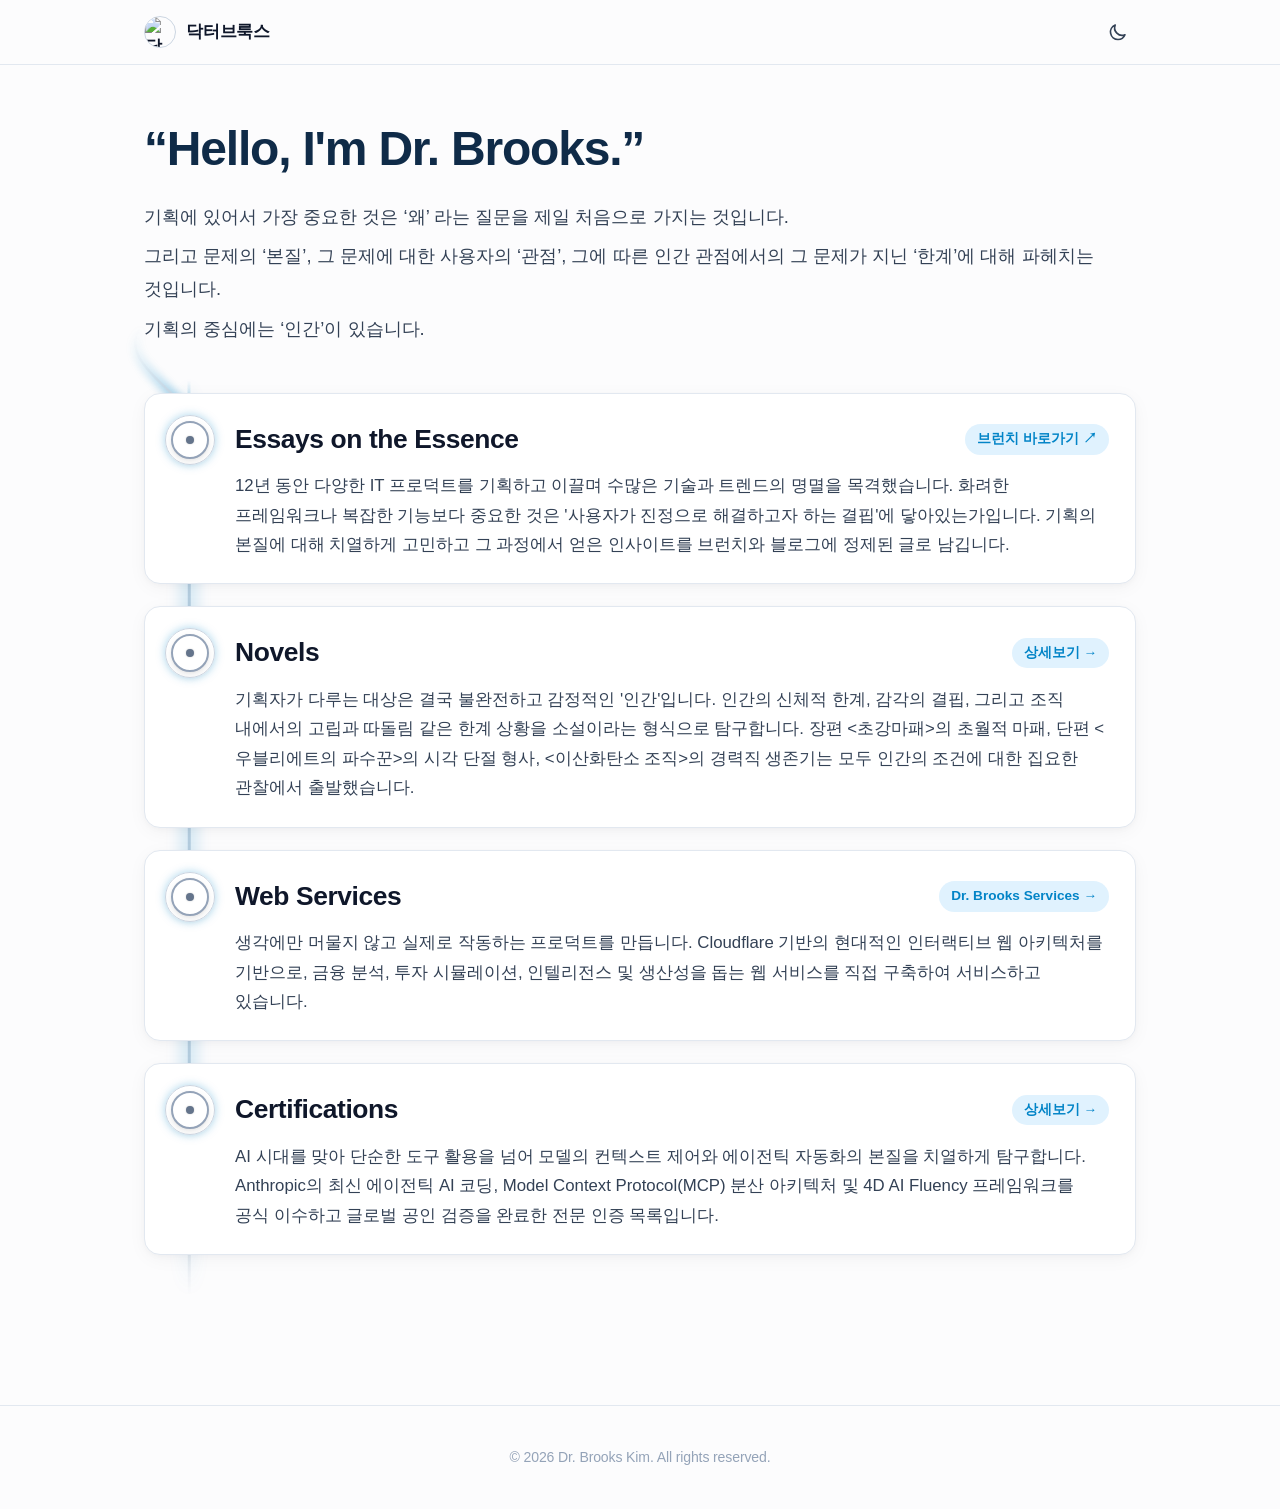
==== index.html @ 0114a3e3 "feat(ui): add circular entrance arc and concentric orbital rings to timeline spine" ====
<!DOCTYPE html>
<html lang="ko" data-theme="light">
<head>
  <meta charset="UTF-8">
  <meta name="viewport" content="width=device-width, initial-scale=1.0">
  <title>닥터브룩스 (Dr. Brooks) — &ldquo;Hello, I&apos;m Dr. Brooks.&rdquo;</title>
  
  <!-- SEO & Social Meta -->
  <meta name="description" content="기획의 중심에는 ‘인간’이 있습니다. 12년차 제품기획자 닥터브룩스의 공식 포털. 기획의 본질, 소설, 웹 서비스, 공인 AI 자격증.">
  <meta name="keywords" content="닥터브룩스, Dr. Brooks, 제품기획자, PM, 초강마패, 이산화탄소 조직, 우블리에트의 파수꾼, Dr. Brooks Services, Anthropic, Claude, MCP">
  <meta name="author" content="닥터브룩스 (Dr. Brooks Kim)">

  <!-- OpenGraph -->
  <meta property="og:type" content="website">
  <meta property="og:title" content="닥터브룩스 (Dr. Brooks) — &quot;Hello, I'm Dr. Brooks.&quot;">
  <meta property="og:description" content="기획의 ‘본질’, 사용자의 ‘관점’, 그리고 인간의 ‘한계’에 대해 파헤칩니다. 글도, 소설도, 웹 서비스도 만듭니다.">
  <meta property="og:image" content="http://t1.daumcdn.net/brunch/service/user/4XCX/image/ZwU9Gubgwzh5Ofks9tJJ6vuqnwY.png">
  <meta property="og:url" content="https://drbrooks.pages.dev/">

  <!-- Twitter Card -->
  <meta name="twitter:card" content="summary_large_image">
  <meta name="twitter:title" content="닥터브룩스 (Dr. Brooks)">
  <meta name="twitter:description" content="기획의 ‘본질’, 사용자의 ‘관점’, 그리고 인간의 ‘한계’.">
  <meta name="twitter:image" content="http://t1.daumcdn.net/brunch/service/user/4XCX/image/ZwU9Gubgwzh5Ofks9tJJ6vuqnwY.png">

  <!-- Favicon -->
  <link rel="icon" type="image/png" href="http://t1.daumcdn.net/brunch/service/user/4XCX/image/ZwU9Gubgwzh5Ofks9tJJ6vuqnwY.png">

  <!-- Stylesheets -->
  <link rel="stylesheet" href="src/styles/main.css">
</head>
<body>

  <!-- Global Header Navigation -->
  <header class="site-nav">
    <div class="container nav-wrapper">
      <a href="#" class="nav-brand">
        <img src="http://t1.daumcdn.net/brunch/service/user/4XCX/image/ZwU9Gubgwzh5Ofks9tJJ6vuqnwY.png" alt="닥터브룩스 아바타" class="nav-avatar-mini">
        <span>닥터브룩스</span>
      </a>

      <div class="nav-actions">
        <button id="themeToggleBtn" class="theme-toggle-btn" aria-label="테마 전환">
          <svg width="20" height="20" fill="none" viewBox="0 0 24 24" stroke="currentColor">
            <path stroke-linecap="round" stroke-linejoin="round" stroke-width="2" d="M20.354 15.354A9 9 0 018.646 3.646 9.003 9.003 0 0012 21a9.003 9.003 0 008.354-5.646z" />
          </svg>
        </button>
      </div>
    </div>
  </header>

  <!-- Main Editorial Canvas -->
  <main class="container main-content-wrapper">
    <!-- Main Headline & Intro (Mockup Design) -->
    <section class="editorial-hero">
      <h1 class="editorial-title">&ldquo;Hello, I&apos;m Dr. Brooks.&rdquo;</h1>
      <div class="editorial-intro">
        <p>기획에 있어서 가장 중요한 것은 ‘왜’ 라는 질문을 제일 처음으로 가지는 것입니다.</p>
        <p>그리고 문제의 ‘본질’, 그 문제에 대한 사용자의 ‘관점’, 그에 따른 인간 관점에서의 그 문제가 지닌 ‘한계’에 대해 파헤치는 것입니다.</p>
        <p>기획의 중심에는 ‘인간’이 있습니다.</p>
      </div>
    </section>

    <!-- Connected Node Timeline Section (Mockup Design) -->
    <section class="timeline-section" aria-label="닥터브룩스 핵심 작업 타임라인">
      <div class="timeline-container">
        <!-- Connecting Stem Spine with Circular Entrance Arc from Deep Background (원을 그리듯이) -->
        <div class="timeline-spine" aria-hidden="true">
          <svg class="timeline-entrance-arc" viewBox="-90 -120 120 130" fill="none" xmlns="http://www.w3.org/2000/svg">
            <defs>
              <linearGradient id="orbitDepthGrad" x1="0%" y1="0%" x2="80%" y2="100%">
                <stop offset="0%" stop-color="var(--spine-base)" stop-opacity="0" />
                <stop offset="30%" stop-color="var(--spine-base)" stop-opacity="0.18" />
                <stop offset="70%" stop-color="var(--spine-base)" stop-opacity="0.65" />
                <stop offset="100%" stop-color="var(--spine-base)" stop-opacity="1" />
              </linearGradient>
              <linearGradient id="orbitGlowGrad" x1="0%" y1="0%" x2="80%" y2="100%">
                <stop offset="0%" stop-color="var(--accent-primary)" stop-opacity="0" />
                <stop offset="40%" stop-color="var(--accent-primary)" stop-opacity="0.3" />
                <stop offset="100%" stop-color="var(--accent-primary)" stop-opacity="0.85" />
              </linearGradient>
              <filter id="distantArcGlow" x="-40%" y="-40%" width="180%" height="180%">
                <feGaussianBlur stdDeviation="4" />
              </filter>
            </defs>
            <!-- Ambient Diffuse Glow Arc: Sweeping circular arc from deep background -->
            <path class="arc-glow-path" d="M -50 -90 C -70 -55 0 -25 0 0" 
                  stroke="url(#orbitGlowGrad)" stroke-width="8" stroke-linecap="round" filter="url(#distantArcGlow)" opacity="0.65" />
            <!-- Core Circular Arc (원호): Sweeps from background depth into center axis -->
            <path class="arc-core-path" d="M -50 -90 C -70 -55 0 -25 0 0" 
                  stroke="url(#orbitDepthGrad)" stroke-width="2.5" stroke-linecap="round" />
            <!-- Traveling Pulse Beam along the circular arc -->
            <path class="arc-pulse-path" d="M -50 -90 C -70 -55 0 -25 0 0" 
                  stroke="var(--accent-primary)" stroke-width="2.5" stroke-linecap="round" opacity="0.9" />
          </svg>
        </div>

        <!-- Node 1: Essays on the Essence (Direct to Brunch) -->
        <a href="https://brunch.co.kr/@drbrooks" target="_blank" rel="noopener noreferrer" class="timeline-item" data-pillar="essays" aria-label="Essays on the Essence — 브런치 블로그 바로가기">
          <div class="timeline-node" aria-hidden="true"></div>
          <div class="timeline-body">
            <div class="timeline-header">
              <h2 class="timeline-title">Essays on the Essence</h2>
              <span class="timeline-badge">브런치 바로가기 &nearr;</span>
            </div>
            <p class="timeline-text">
              12년 동안 다양한 IT 프로덕트를 기획하고 이끌며 수많은 기술과 트렌드의 명멸을 목격했습니다. 화려한 프레임워크나 복잡한 기능보다 중요한 것은 &apos;사용자가 진정으로 해결하고자 하는 결핍&apos;에 닿아있는가입니다. 기획의 본질에 대해 치열하게 고민하고 그 과정에서 얻은 인사이트를 브런치와 블로그에 정제된 글로 남깁니다.
            </p>
          </div>
        </a>

        <!-- Node 2: Novels (Detail Modal Popup) -->
        <article class="timeline-item" data-pillar="novels" tabindex="0" role="button" aria-haspopup="dialog" aria-label="Novels 상세 팝업 열기">
          <div class="timeline-node" aria-hidden="true"></div>
          <div class="timeline-body">
            <div class="timeline-header">
              <h2 class="timeline-title">Novels</h2>
              <span class="timeline-badge">상세보기 &rarr;</span>
            </div>
            <p class="timeline-text">
              기획자가 다루는 대상은 결국 불완전하고 감정적인 &apos;인간&apos;입니다. 인간의 신체적 한계, 감각의 결핍, 그리고 조직 내에서의 고립과 따돌림 같은 한계 상황을 소설이라는 형식으로 탐구합니다. 장편 &lt;초강마패&gt;의 초월적 마패, 단편 &lt;우블리에트의 파수꾼&gt;의 시각 단절 형사, &lt;이산화탄소 조직&gt;의 경력직 생존기는 모두 인간의 조건에 대한 집요한 관찰에서 출발했습니다.
            </p>
          </div>
        </article>

        <!-- Node 3: Web Services (Direct to Dr. Brooks Services) -->
        <a href="./services/" class="timeline-item" data-pillar="services" aria-label="Web Services — Dr. Brooks Services 바로가기">
          <div class="timeline-node" aria-hidden="true"></div>
          <div class="timeline-body">
            <div class="timeline-header">
              <h2 class="timeline-title">Web Services</h2>
              <span class="timeline-badge">Dr. Brooks Services &rarr;</span>
            </div>
            <p class="timeline-text">
              생각에만 머물지 않고 실제로 작동하는 프로덕트를 만듭니다. Cloudflare 기반의 현대적인 인터랙티브 웹 아키텍처를 기반으로, 금융 분석, 투자 시뮬레이션, 인텔리전스 및 생산성을 돕는 웹 서비스를 직접 구축하여 서비스하고 있습니다.
            </p>
          </div>
        </a>

        <!-- Node 4: Certifications (Detail Modal Popup) -->
        <article class="timeline-item" data-pillar="certifications" tabindex="0" role="button" aria-haspopup="dialog" aria-label="Certifications 상세 팝업 열기">
          <div class="timeline-node" aria-hidden="true"></div>
          <div class="timeline-body">
            <div class="timeline-header">
              <h2 class="timeline-title">Certifications</h2>
              <span class="timeline-badge">상세보기 &rarr;</span>
            </div>
            <p class="timeline-text">
              AI 시대를 맞아 단순한 도구 활용을 넘어 모델의 컨텍스트 제어와 에이전틱 자동화의 본질을 치열하게 탐구합니다. Anthropic의 최신 에이전틱 AI 코딩, Model Context Protocol(MCP) 분산 아키텍처 및 4D AI Fluency 프레임워크를 공식 이수하고 글로벌 공인 검증을 완료한 전문 인증 목록입니다.
            </p>
          </div>
        </article>
      </div>
    </section>
  </main>

  <!-- Interactive Detail Modal / Popup -->
  <div id="detailModalBackdrop" class="modal-backdrop" aria-hidden="true">
    <div id="detailModalDialog" class="modal-dialog" role="dialog" aria-modal="true" aria-labelledby="modalTitle">
      <div class="modal-header">
        <div class="modal-title-group">
          <span id="modalCategoryBadge" class="modal-category-badge">CATEGORY</span>
          <h3 id="modalTitle" class="modal-title">상세 정보</h3>
        </div>
        <button id="modalCloseBtn" class="modal-close-btn" aria-label="팝업 닫기">
          <svg width="22" height="22" fill="none" viewBox="0 0 24 24" stroke="currentColor">
            <path stroke-linecap="round" stroke-linejoin="round" stroke-width="2" d="M6 18L18 6M6 6l12 12" />
          </svg>
        </button>
      </div>
      <div id="modalBody" class="modal-body">
        <!-- Injected via JavaScript -->
      </div>
    </div>
  </div>

  <!-- Site Footer -->
  <footer class="site-footer">
    <div class="container footer-content">
      <p class="copyright">&copy; 2026 Dr. Brooks Kim. All rights reserved.</p>
    </div>
  </footer>

  <!-- Scripts -->
  <script src="src/scripts/main.js"></script>
</body>
</html>
---- src/styles/main.css ----
/* ==========================================================================
   Dr. Brooks Blog & Portal - Editorial Design System
   Matches Figma/Mockup Design Specification
   ========================================================================== */

:root {
  /* Color Palette - Light Mode */
  --bg-primary: #fcfcfd;
  --bg-secondary: #f4f5f8;
  --surface: #ffffff;
  --surface-hover: #f8fafc;
  --surface-alt: #f1f5f9;
  
  --border-light: #e2e8f0;
  --border-subtle: #cbd5e1;
  --border-active: #0ea5e9;

  --title-color: #0f2b48;
  --text-primary: #0f172a;
  --text-secondary: #334155;
  --text-tertiary: #64748b;
  --text-muted: #94a3b8;
  --text-dim: #94a3b8;

  --accent-primary: #0284c7;
  --accent-hover: #0369a1;
  --accent-subtle: #e0f2fe;
  
  --badge-bg: #f1f5f9;
  --badge-text: #0369a1;

  --card-shadow: 0 4px 20px -2px rgba(15, 23, 42, 0.05), 0 2px 6px -1px rgba(15, 23, 42, 0.03);
  --card-shadow-hover: 0 12px 30px -4px rgba(15, 23, 42, 0.08), 0 4px 12px -2px rgba(15, 23, 42, 0.05);

  /* Modern Timeline Stem UX Tokens */
  --spine-base: #cbd5e1;
  --spine-glow: rgba(2, 132, 199, 0.35);
  --node-border: #94a3b8;
  --node-core: #64748b;
  --node-bg: rgba(255, 255, 255, 0.45);

  --font-sans: -apple-system, BlinkMacSystemFont, "Pretendard", "Apple SD Gothic Neo", "Noto Sans KR", "Segoe UI", Roboto, sans-serif;
  --font-serif: "Noto Serif KR", Georgia, "Times New Roman", serif;

  --radius-sm: 6px;
  --radius-md: 12px;
  --radius-lg: 16px;
  --radius-xl: 20px;
  --radius-full: 9999px;

  --transition-fast: 0.15s ease;
  --transition-normal: 0.25s ease;
  --transition-spring: 0.3s cubic-bezier(0.16, 1, 0.3, 1);
}

[data-theme="dark"] {
  /* Color Palette - Dark Mode */
  --bg-primary: #090d16;
  --bg-secondary: #0f172a;
  --surface: #131d31;
  --surface-hover: #1b263e;
  --surface-alt: #1a253c;

  --border-light: #1e293b;
  --border-subtle: #334155;
  --border-active: #38bdf8;

  --title-color: #f8fafc;
  --text-primary: #f8fafc;
  --text-secondary: #cbd5e1;
  --text-tertiary: #94a3b8;
  --text-muted: #64748b;
  --text-dim: #64748b;

  --accent-primary: #38bdf8;
  --accent-hover: #7dd3fc;
  --accent-subtle: rgba(56, 189, 248, 0.14);

  --badge-bg: #1e293b;
  --badge-text: #7dd3fc;

  --card-shadow: 0 4px 20px -2px rgba(0, 0, 0, 0.4);
  --card-shadow-hover: 0 12px 32px -4px rgba(0, 0, 0, 0.6);

  /* Modern Timeline Stem UX Tokens */
  --spine-base: #334155;
  --spine-glow: rgba(56, 189, 248, 0.45);
  --node-border: #475569;
  --node-core: #94a3b8;
  --node-bg: rgba(15, 23, 42, 0.55);
}

/* ==========================================================================
   Base & Reset
   ========================================================================== */
*, *::before, *::after {
  box-sizing: border-box;
  margin: 0;
  padding: 0;
}

html {
  font-size: 16px;
  scroll-behavior: smooth;
}

body {
  font-family: var(--font-sans);
  background-color: var(--bg-primary);
  color: var(--text-primary);
  line-height: 1.65;
  min-height: 100vh;
  transition: background-color var(--transition-normal), color var(--transition-normal);
  -webkit-font-smoothing: antialiased;
  -moz-osx-font-smoothing: grayscale;
}

a {
  color: inherit;
  text-decoration: none;
}

button {
  cursor: pointer;
  border: none;
  background: none;
  font-family: inherit;
}

img {
  max-width: 100%;
  height: auto;
  display: block;
}

/* ==========================================================================
   Container & Layout
   ========================================================================== */
.container {
  width: 100%;
  max-width: 1040px;
  margin: 0 auto;
  padding: 0 24px;
}

/* ==========================================================================
   Navigation Bar
   ========================================================================== */
.site-nav {
  position: sticky;
  top: 0;
  z-index: 100;
  backdrop-filter: blur(14px);
  -webkit-backdrop-filter: blur(14px);
  background-color: rgba(252, 252, 253, 0.88);
  border-bottom: 1px solid var(--border-light);
  transition: background-color var(--transition-normal), border-color var(--transition-normal);
}

[data-theme="dark"] .site-nav {
  background-color: rgba(9, 13, 22, 0.88);
}

.nav-wrapper {
  display: flex;
  align-items: center;
  justify-content: space-between;
  height: 64px;
}

.nav-brand {
  display: flex;
  align-items: center;
  gap: 10px;
  font-weight: 700;
  font-size: 1.05rem;
  letter-spacing: -0.01em;
  color: var(--text-primary);
}

.nav-avatar-mini {
  width: 32px;
  height: 32px;
  border-radius: var(--radius-full);
  object-fit: cover;
  border: 1.5px solid var(--border-subtle);
}

.nav-actions {
  display: flex;
  align-items: center;
  gap: 12px;
}

.theme-toggle-btn {
  display: flex;
  align-items: center;
  justify-content: center;
  width: 36px;
  height: 36px;
  border-radius: var(--radius-full);
  color: var(--text-secondary);
  transition: all var(--transition-fast);
}

.theme-toggle-btn:hover {
  color: var(--text-primary);
  background-color: var(--border-light);
}

.nav-link-btn {
  display: inline-flex;
  align-items: center;
  gap: 6px;
  font-size: 0.88rem;
  font-weight: 600;
  padding: 7px 14px;
  border-radius: var(--radius-full);
  background-color: var(--accent-subtle);
  color: var(--accent-primary);
  transition: all var(--transition-fast);
}

.nav-link-btn:hover {
  background-color: var(--accent-primary);
  color: #ffffff;
}

/* ==========================================================================
   Main Editorial Canvas (Mockup Spec)
   ========================================================================== */
.main-content-wrapper {
  padding: 56px 24px 80px;
}

.editorial-hero {
  margin-bottom: 48px;
}

.editorial-title {
  font-size: 3rem;
  font-weight: 800;
  letter-spacing: -0.025em;
  line-height: 1.15;
  color: var(--title-color);
  margin-bottom: 24px;
  font-feature-settings: "pnum" 1, "tnum" 0;
}

.editorial-intro {
  font-size: 1.15rem;
  line-height: 1.8;
  color: var(--text-secondary);
  word-break: keep-all;
}

.editorial-intro p {
  margin-bottom: 6px;
}

.editorial-intro p:last-child {
  margin-bottom: 0;
}

/* ==========================================================================
   Connected Node Timeline (Mockup Spec)
   ========================================================================== */
.timeline-section {
  position: relative;
}

.timeline-container {
  position: relative;
}

/* Vertical Connecting Stem Line (배경 저 뒤쪽에서 원을 그리며 들어오는 깊이감 있는 줄기 라인) */
.timeline-spine {
  position: absolute;
  left: 45px;
  transform: translateX(-50%);
  top: 27px;
  bottom: -40px;
  width: 2.5px;
  background: linear-gradient(
    180deg,
    var(--spine-base) 0%,
    var(--spine-base) 88%,
    rgba(148, 163, 184, 0.2) 95%,
    transparent 100%
  );
  border-radius: 999px;
  z-index: 1;
  transition: background var(--transition-normal);
  pointer-events: none;
  overflow: visible;
}

/* Circular Entrance Arc from Deep Background (원을 그리듯이 진입하는 원호 SVG) */
.timeline-entrance-arc {
  position: absolute;
  top: -120px;
  left: -89px; /* Aligns x=0 precisely with the spine center axis */
  width: 120px;
  height: 130px;
  pointer-events: none;
  overflow: visible;
}

/* Traveling Pulse Beam along the circular entrance arc */
.arc-pulse-path {
  stroke-dasharray: 55 220;
  stroke-dashoffset: 55;
  filter: drop-shadow(0 0 6px var(--accent-primary));
  animation: arc-travel-beam 8s cubic-bezier(0.4, 0, 0.2, 1) infinite;
}

@keyframes arc-travel-beam {
  0% {
    stroke-dashoffset: 55;
    opacity: 0;
  }
  4% {
    opacity: 0.95;
  }
  16% {
    stroke-dashoffset: -130;
    opacity: 0;
  }
  100% {
    stroke-dashoffset: -130;
    opacity: 0;
  }
}

/* Ambient Diffuse Depth Glow behind the Core Line (원거리 배경 글로우) */
.timeline-spine::before {
  content: "";
  position: absolute;
  top: 0;
  left: 50%;
  transform: translateX(-50%);
  width: 14px;
  height: 100%;
  background: linear-gradient(
    180deg,
    transparent 0%,
    var(--spine-glow) 15%,
    var(--spine-glow) 85%,
    transparent 100%
  );
  filter: blur(8px);
  opacity: 0.55;
  pointer-events: none;
}

/* Dynamic Traveling Light Beam (써클 아래를 통과하는 깊이감 있는 펄스 빔) */
.timeline-spine::after {
  content: "";
  position: absolute;
  top: -40px;
  left: 50%;
  transform: translateX(-50%);
  width: 2.5px;
  height: 140px;
  background: linear-gradient(
    180deg,
    transparent 0%,
    var(--accent-primary) 50%,
    transparent 100%
  );
  border-radius: 999px;
  filter: drop-shadow(0 0 8px var(--accent-primary));
  opacity: 0.85;
  animation: stem-travel-beam 8s cubic-bezier(0.4, 0, 0.2, 1) infinite;
  pointer-events: none;
}

@keyframes stem-travel-beam {
  0% {
    top: -40px;
    opacity: 0;
  }
  12% {
    top: 0px;
    opacity: 0.95;
  }
  88% {
    opacity: 0.95;
  }
  100% {
    top: calc(100% - 60px);
    opacity: 0;
  }
}

@media (prefers-reduced-motion: reduce) {
  .timeline-spine::after,
  .arc-pulse-path {
    animation: none;
    display: none;
  }
}

/* Timeline Item (Clickable Row / Direct Link with Uniform Card Styling) */
.timeline-item {
  position: relative;
  z-index: 2;
  display: flex;
  align-items: flex-start;
  gap: 26px;
  padding: 24px 26px;
  border-radius: var(--radius-lg);
  margin-bottom: 22px;
  cursor: pointer;
  background-color: var(--surface);
  border: 1px solid var(--border-light);
  box-shadow: var(--card-shadow);
  transition: background-color var(--transition-normal), border-color var(--transition-normal), box-shadow var(--transition-normal), transform var(--transition-spring);
  outline: none;
  text-decoration: none;
  color: inherit;
}

.timeline-item:hover,
.timeline-item:focus-visible {
  background-color: var(--surface-hover);
  border-color: rgba(14, 165, 233, 0.35);
  box-shadow: var(--card-shadow-hover);
  transform: translateY(-2px);
}

/* Circular Node on Timeline (세로선 위에 위치하는 솔리드 노드 - 세로선이 써클 아래로 통과) */
.timeline-node {
  position: relative;
  z-index: 3;
  width: 38px;
  height: 38px;
  border-radius: var(--radius-full);
  border: 2.5px solid var(--node-border);
  background-color: var(--surface);
  flex-shrink: 0;
  margin-top: 3px;
  box-shadow: 0 4px 10px rgba(0, 0, 0, 0.07), 0 1px 3px rgba(0, 0, 0, 0.05);
  transition: transform var(--transition-spring), border-color var(--transition-normal), box-shadow var(--transition-normal);
  box-sizing: border-box;
}

[data-theme="dark"] .timeline-node {
  box-shadow: 0 4px 12px rgba(0, 0, 0, 0.4), 0 1px 3px rgba(0, 0, 0, 0.3);
}

/* Concentric Orbital Halo under Node (써클 아래에서 원을 그리며 감싸는 궤도 링) */
.timeline-node::before {
  content: "";
  position: absolute;
  top: 50%;
  left: 50%;
  transform: translate(-50%, -50%);
  width: 50px;
  height: 50px;
  border-radius: 50%;
  border: 1.5px solid var(--spine-base);
  box-shadow: 0 0 10px var(--spine-glow);
  z-index: -1;
  pointer-events: none;
  transition: all var(--transition-spring);
}

/* Center Micro-Core Pip on Stem Axis (줄기 중심점 마이크로 코어 노드) */
.timeline-node::after {
  content: "";
  position: absolute;
  top: 50%;
  left: 50%;
  transform: translate(-50%, -50%);
  width: 8px;
  height: 8px;
  border-radius: 50%;
  background-color: var(--node-core);
  transition: all var(--transition-spring);
  box-shadow: 0 0 2px rgba(0, 0, 0, 0.2);
}

/* Hover & Focus State (써클은 세로선 위에 불투명하게 유지되며 발광) */
.timeline-item:hover .timeline-node,
.timeline-item:focus-visible .timeline-node {
  border-color: var(--accent-primary);
  background-color: var(--surface);
  transform: scale(1.12);
  box-shadow: 0 0 0 6px var(--accent-subtle), 0 6px 16px rgba(0, 0, 0, 0.12);
}

.timeline-item:hover .timeline-node::before,
.timeline-item:focus-visible .timeline-node::before {
  border-color: var(--accent-primary);
  box-shadow: 0 0 16px var(--accent-primary), 0 0 24px var(--accent-subtle);
  transform: translate(-50%, -50%) scale(1.15);
}

.timeline-item:hover .timeline-node::after,
.timeline-item:focus-visible .timeline-node::after {
  background-color: var(--accent-primary);
  transform: translate(-50%, -50%) scale(1.25);
  box-shadow: 0 0 10px var(--accent-primary), 0 0 18px var(--accent-primary);
}

.timeline-body {
  flex: 1;
  transition: transform var(--transition-spring);
}

.timeline-item:hover .timeline-body,
.timeline-item:focus-visible .timeline-body {
  transform: translateX(6px);
}

.timeline-header {
  display: flex;
  align-items: center;
  justify-content: space-between;
  margin-bottom: 10px;
  gap: 12px;
}

.timeline-title {
  font-size: 1.65rem;
  font-weight: 700;
  color: var(--text-primary);
  letter-spacing: -0.015em;
  transition: color var(--transition-fast);
}

.timeline-item:hover .timeline-title,
.timeline-item:focus-visible .timeline-title {
  color: var(--accent-primary);
}

.timeline-badge {
  display: inline-flex;
  align-items: center;
  gap: 4px;
  font-size: 0.85rem;
  font-weight: 600;
  color: var(--accent-primary);
  background: var(--accent-subtle);
  padding: 4px 12px;
  border-radius: var(--radius-full);
  transition: all var(--transition-fast);
  flex-shrink: 0;
}

.timeline-item:hover .timeline-badge {
  background-color: var(--accent-primary);
  color: #ffffff;
}

.timeline-text {
  font-size: 1.05rem;
  line-height: 1.75;
  color: var(--text-secondary);
  word-break: keep-all;
}

/* ==========================================================================
   Detail Modal Popup System
   ========================================================================== */
.modal-backdrop {
  position: fixed;
  inset: 0;
  z-index: 1000;
  background: rgba(15, 23, 42, 0.65);
  backdrop-filter: blur(14px);
  -webkit-backdrop-filter: blur(14px);
  display: flex;
  align-items: center;
  justify-content: center;
  padding: 24px;
  opacity: 0;
  pointer-events: none;
  transition: opacity 0.25s cubic-bezier(0.16, 1, 0.3, 1);
}

.modal-backdrop.active {
  opacity: 1;
  pointer-events: auto;
}

.modal-dialog {
  background: var(--surface);
  border: 1px solid var(--border-light);
  border-radius: var(--radius-xl);
  width: 100%;
  max-width: 860px;
  max-height: 85vh;
  display: flex;
  flex-direction: column;
  box-shadow: 0 25px 60px -15px rgba(0, 0, 0, 0.35);
  transform: translateY(20px) scale(0.96);
  transition: transform 0.25s cubic-bezier(0.16, 1, 0.3, 1);
  overflow: hidden;
}

.modal-backdrop.active .modal-dialog {
  transform: translateY(0) scale(1);
}

.modal-header {
  display: flex;
  align-items: center;
  justify-content: space-between;
  padding: 20px 28px;
  border-bottom: 1px solid var(--border-light);
  background: var(--surface);
  position: sticky;
  top: 0;
  z-index: 10;
}

.modal-title-group {
  display: flex;
  flex-direction: column;
  gap: 2px;
}

.modal-category-badge {
  font-size: 0.75rem;
  font-weight: 700;
  color: var(--accent-primary);
  letter-spacing: 0.08em;
  text-transform: uppercase;
}

.modal-title {
  font-size: 1.35rem;
  font-weight: 700;
  color: var(--text-primary);
}

.modal-close-btn {
  display: flex;
  align-items: center;
  justify-content: center;
  width: 36px;
  height: 36px;
  border-radius: var(--radius-full);
  background: var(--surface-alt);
  color: var(--text-secondary);
  transition: all var(--transition-fast);
}

.modal-close-btn:hover {
  background: var(--border-light);
  color: var(--text-primary);
  transform: scale(1.05);
}

.modal-body {
  padding: 28px;
  overflow-y: auto;
  overscroll-behavior: contain;
  flex: 1;
}

.modal-banner {
  background: var(--surface-alt);
  border-radius: var(--radius-md);
  padding: 18px 22px;
  margin-bottom: 24px;
  border: 1px solid var(--border-light);
  display: flex;
  flex-direction: column;
  gap: 12px;
}

.modal-banner-desc {
  font-size: 0.96rem;
  line-height: 1.6;
  color: var(--text-secondary);
}

.modal-card-list {
  display: flex;
  flex-direction: column;
  gap: 20px;
}

/* ==========================================================================
   Pillar Card Templates (Novels, Services, Articles, Certifications)
   ========================================================================== */

/* Novel Card */
.novel-card {
  display: flex;
  gap: 24px;
  background: var(--surface-hover);
  border: 1px solid var(--border-light);
  border-radius: var(--radius-lg);
  padding: 24px;
  transition: all var(--transition-fast);
}

.novel-card:hover {
  box-shadow: var(--card-shadow);
  border-color: var(--border-subtle);
}

.novel-cover-wrapper {
  flex-shrink: 0;
  width: 140px;
  height: 200px;
  border-radius: var(--radius-md);
  overflow: hidden;
  box-shadow: 0 4px 14px rgba(0, 0, 0, 0.15);
  background: #1e293b;
}

.novel-cover {
  width: 100%;
  height: 100%;
  object-fit: cover;
}

.novel-content {
  flex: 1;
  display: flex;
  flex-direction: column;
}

.novel-badge-bar {
  display: flex;
  align-items: center;
  gap: 8px;
  margin-bottom: 8px;
}

.badge-tag {
  font-size: 0.78rem;
  font-weight: 700;
  padding: 3px 8px;
  border-radius: var(--radius-sm);
  background-color: var(--accent-subtle);
  color: var(--accent-primary);
}

.badge-episodes {
  font-size: 0.8rem;
  color: var(--text-tertiary);
}

.novel-title {
  font-size: 1.35rem;
  font-weight: 700;
  margin-bottom: 10px;
  color: var(--text-primary);
}

.novel-summary {
  font-size: 0.95rem;
  line-height: 1.65;
  color: var(--text-secondary);
  margin-bottom: 14px;
  flex: 1;
}

.novel-tags {
  display: flex;
  gap: 6px;
  flex-wrap: wrap;
  margin-bottom: 16px;
}

.novel-tag-item {
  font-size: 0.8rem;
  color: var(--text-muted);
}

.novel-action-row {
  margin-top: auto;
}

/* Service Card */
.service-card {
  background: var(--surface-hover);
  border: 1px solid var(--border-light);
  border-radius: var(--radius-lg);
  padding: 24px;
  display: flex;
  flex-direction: column;
  gap: 14px;
  transition: all var(--transition-fast);
}

.service-card:hover {
  box-shadow: var(--card-shadow);
  border-color: var(--border-subtle);
}

.service-header {
  display: flex;
  align-items: flex-start;
  justify-content: space-between;
  gap: 12px;
}

.service-name {
  font-size: 1.25rem;
  font-weight: 700;
  color: var(--text-primary);
}

.service-tagline {
  font-size: 0.88rem;
  color: var(--text-muted);
  margin-top: 2px;
}

.service-desc {
  font-size: 0.95rem;
  line-height: 1.65;
  color: var(--text-secondary);
}

.service-features-list {
  list-style: none;
  display: flex;
  flex-direction: column;
  gap: 6px;
  padding: 12px;
  background: var(--surface);
  border-radius: var(--radius-md);
  border: 1px solid var(--border-light);
}

.service-feature-item {
  font-size: 0.88rem;
  color: var(--text-secondary);
  display: flex;
  align-items: center;
  gap: 8px;
}

.service-feature-item::before {
  content: "✓";
  color: var(--accent-primary);
  font-weight: 700;
}

.service-tech-tags {
  display: flex;
  gap: 6px;
  flex-wrap: wrap;
}

.tech-tag {
  font-size: 0.78rem;
  padding: 3px 8px;
  background: var(--surface-alt);
  border-radius: var(--radius-sm);
  color: var(--text-tertiary);
  border: 1px solid var(--border-light);
}

/* Article Card */
.article-card {
  background: var(--surface-hover);
  border: 1px solid var(--border-light);
  border-radius: var(--radius-lg);
  padding: 22px 24px;
  transition: all var(--transition-fast);
}

.article-card:hover {
  box-shadow: var(--card-shadow);
  border-color: var(--border-subtle);
}

.article-meta {
  display: flex;
  align-items: center;
  gap: 8px;
  font-size: 0.82rem;
  color: var(--text-muted);
  margin-bottom: 8px;
}

.article-category {
  color: var(--accent-primary);
  font-weight: 600;
}

.article-title {
  font-size: 1.18rem;
  font-weight: 700;
  color: var(--text-primary);
  margin-bottom: 8px;
  line-height: 1.45;
}

.article-excerpt {
  font-size: 0.94rem;
  line-height: 1.6;
  color: var(--text-secondary);
  margin-bottom: 14px;
}

.article-footer {
  display: flex;
  align-items: center;
  justify-content: space-between;
  gap: 12px;
  padding-top: 10px;
  border-top: 1px dashed var(--border-light);
}

.pillar-link {
  font-weight: 600;
  color: var(--accent-primary);
  display: inline-flex;
  align-items: center;
  gap: 4px;
}

.pillar-link:hover {
  color: var(--accent-hover);
  text-decoration: underline;
}

/* Certification Cards Grid */
.modal-grid-cert {
  display: grid;
  grid-template-columns: repeat(auto-fit, minmax(280px, 1fr));
  gap: 16px;
}

.cert-card {
  background: var(--surface-hover);
  border: 1px solid var(--border-light);
  border-radius: var(--radius-lg);
  padding: 20px;
  display: flex;
  flex-direction: column;
  justify-content: space-between;
  gap: 14px;
  transition: all var(--transition-fast);
}

.cert-card:hover {
  border-color: var(--accent-primary);
  box-shadow: var(--card-shadow);
  transform: translateY(-2px);
}

.cert-card-top {
  display: flex;
  justify-content: space-between;
  align-items: center;
  margin-bottom: 10px;
}

.cert-badge {
  font-size: 0.75rem;
  font-weight: 700;
  color: var(--accent-primary);
  background: var(--accent-subtle);
  padding: 3px 8px;
  border-radius: var(--radius-full);
  text-transform: uppercase;
}

.cert-issuer {
  font-size: 0.8rem;
  color: var(--text-muted);
  font-weight: 600;
}

.cert-title {
  font-size: 1.05rem;
  font-weight: 700;
  color: var(--text-primary);
  margin-bottom: 6px;
  line-height: 1.4;
}

.cert-desc {
  font-size: 0.86rem;
  color: var(--text-secondary);
  line-height: 1.55;
}

.cert-footer {
  display: flex;
  justify-content: space-between;
  align-items: center;
  padding-top: 10px;
  border-top: 1px dashed var(--border-light);
}

.cert-recipient {
  font-size: 0.78rem;
  color: var(--text-dim);
}

.cert-verify-link {
  display: inline-flex;
  align-items: center;
  gap: 4px;
  font-size: 0.84rem;
  font-weight: 600;
  color: var(--accent-primary);
  transition: color var(--transition-fast);
}

.cert-verify-link:hover {
  color: var(--accent-hover);
  text-decoration: underline;
}

/* Button Utilities */
.btn-primary-sm {
  display: inline-flex;
  align-items: center;
  gap: 6px;
  font-size: 0.88rem;
  font-weight: 600;
  padding: 8px 16px;
  border-radius: var(--radius-full);
  background-color: var(--accent-primary);
  color: #ffffff;
  transition: all var(--transition-fast);
}

.btn-primary-sm:hover {
  background-color: var(--accent-hover);
  transform: translateY(-1px);
}

.btn-secondary-sm {
  display: inline-flex;
  align-items: center;
  gap: 6px;
  font-size: 0.88rem;
  font-weight: 600;
  padding: 8px 16px;
  border-radius: var(--radius-full);
  background-color: var(--surface-alt);
  color: var(--text-primary);
  border: 1px solid var(--border-subtle);
  transition: all var(--transition-fast);
}

.btn-secondary-sm:hover {
  background-color: var(--border-light);
  transform: translateY(-1px);
}

/* ==========================================================================
   Site Footer (Minimal Copyright)
   ========================================================================== */
.site-footer {
  border-top: 1px solid var(--border-light);
  padding: 40px 0;
  margin-top: 48px;
  background-color: var(--bg-primary);
  transition: border-color var(--transition-normal);
}

.footer-content {
  display: flex;
  justify-content: center;
  align-items: center;
  text-align: center;
}

.copyright {
  font-size: 0.88rem;
  color: var(--text-muted);
  letter-spacing: -0.01em;
}

/* ==========================================================================
   Responsive Breakpoints
   ========================================================================== */

@media (max-width: 640px) {
  .main-content-wrapper {
    padding: 32px 16px 60px;
  }

  .editorial-title {
    font-size: 2.2rem;
    margin-bottom: 18px;
  }

  .editorial-intro {
    font-size: 1.05rem;
    margin-bottom: 36px;
  }

  .timeline-spine {
    left: 30px;
    width: 2.5px;
    top: 18px;
    bottom: -20px;
  }

  .timeline-entrance-arc {
    transform: scale(0.75);
    transform-origin: 89px 120px;
  }

  .timeline-spine::before {
    width: 7px;
  }

  .timeline-spine::after {
    width: 2.5px;
    height: 100px;
  }

  .timeline-item {
    gap: 16px;
    padding: 16px 14px;
    margin-bottom: 14px;
  }

  .timeline-node {
    width: 32px;
    height: 32px;
    border-width: 2px;
    margin-top: 2px;
  }

  .timeline-node::before {
    width: 42px;
    height: 42px;
  }

  .timeline-node::after {
    width: 7px;
    height: 7px;
  }

  .timeline-title {
    font-size: 1.35rem;
  }

  .timeline-text {
    font-size: 0.98rem;
  }

  .timeline-badge {
    font-size: 0.78rem;
    padding: 3px 8px;
  }

  .modal-dialog {
    max-height: 92vh;
    border-radius: var(--radius-lg);
  }

  .modal-header {
    padding: 16px 20px;
  }

  .modal-body {
    padding: 20px 16px;
  }

  .novel-card {
    flex-direction: column;
    gap: 16px;
  }

  .novel-cover-wrapper {
    width: 100%;
    height: 220px;
  }
}
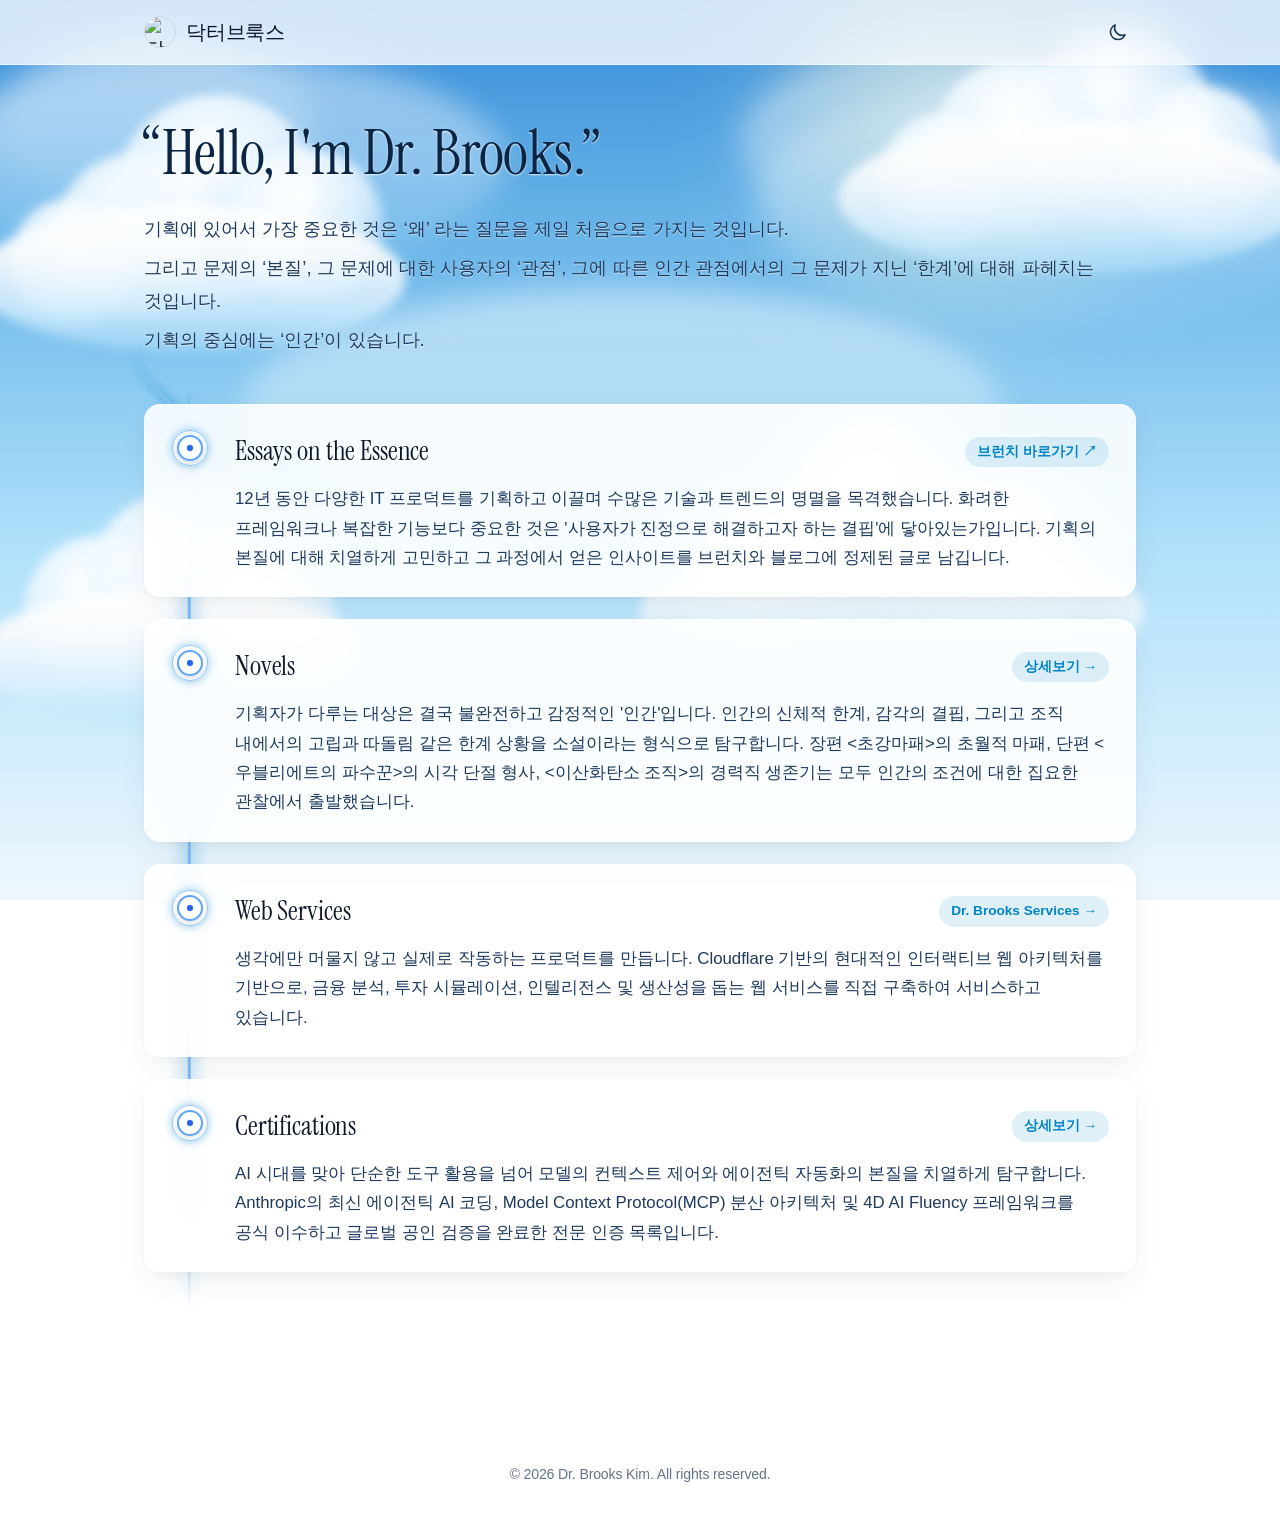
==== commit ece332c3: "feat(ui): apply 30% smaller circle nodes, Instrument Serif typography, and sunny autumn sky with cum" ====
--- a/index.html
+++ b/index.html
@@ -26,10 +26,98 @@
   <!-- Favicon -->
   <link rel="icon" type="image/png" href="http://t1.daumcdn.net/brunch/service/user/4XCX/image/ZwU9Gubgwzh5Ofks9tJJ6vuqnwY.png">
 
+  <!-- Google Fonts: Instrument Serif -->
+  <link rel="preconnect" href="https://fonts.googleapis.com">
+  <link rel="preconnect" href="https://fonts.gstatic.com" crossorigin>
+  <link href="https://fonts.googleapis.com/css2?family=Instrument+Serif:ital@0;1&display=swap" rel="stylesheet">
+
   <!-- Stylesheets -->
   <link rel="stylesheet" href="src/styles/main.css">
 </head>
 <body>
+
+  <!-- Autumn Sky & Cumulus Clouds Canvas (화창한 가을하늘 뭉게구름) -->
+  <div class="autumn-sky-canvas" aria-hidden="true">
+    <div class="sky-sun-radiance"></div>
+    <svg class="clouds-svg" viewBox="0 0 1440 1000" preserveAspectRatio="xMidYMin slice" xmlns="http://www.w3.org/2000/svg">
+      <defs>
+        <!-- Sunlit Cumulus Cloud Gradient 1 -->
+        <linearGradient id="cloudGradSunlit" x1="0%" y1="0%" x2="0%" y2="100%">
+          <stop offset="0%" stop-color="#ffffff" stop-opacity="0.95" />
+          <stop offset="35%" stop-color="#f8fafc" stop-opacity="0.9" />
+          <stop offset="70%" stop-color="#e0f2fe" stop-opacity="0.75" />
+          <stop offset="100%" stop-color="#bae6fd" stop-opacity="0.45" />
+        </linearGradient>
+
+        <!-- Soft Distant Cloud Gradient -->
+        <linearGradient id="cloudGradDistant" x1="0%" y1="0%" x2="0%" y2="100%">
+          <stop offset="0%" stop-color="#ffffff" stop-opacity="0.7" />
+          <stop offset="50%" stop-color="#f0f9ff" stop-opacity="0.55" />
+          <stop offset="100%" stop-color="#bae6fd" stop-opacity="0.2" />
+        </linearGradient>
+
+        <!-- Billowing Highlight Gradient -->
+        <radialGradient id="cloudPuffHighlight" cx="45%" cy="30%" r="65%">
+          <stop offset="0%" stop-color="#ffffff" stop-opacity="0.98" />
+          <stop offset="60%" stop-color="#f0f9ff" stop-opacity="0.8" />
+          <stop offset="100%" stop-color="#e0f2fe" stop-opacity="0.4" />
+        </radialGradient>
+
+        <filter id="cloudSoftBlur" x="-20%" y="-20%" width="140%" height="140%">
+          <feGaussianBlur stdDeviation="6" />
+        </filter>
+        <filter id="distantCloudBlur" x="-30%" y="-30%" width="160%" height="160%">
+          <feGaussianBlur stdDeviation="16" />
+        </filter>
+      </defs>
+
+      <!-- Layer 1: Distant Soft Atmospheric Cloud Banks -->
+      <g filter="url(#distantCloudBlur)" opacity="0.65" class="cloud-layer-distant">
+        <ellipse cx="250" cy="180" rx="320" ry="120" fill="url(#cloudGradDistant)" />
+        <ellipse cx="180" cy="140" rx="180" ry="100" fill="url(#cloudGradDistant)" />
+        <ellipse cx="1200" cy="220" rx="350" ry="140" fill="url(#cloudGradDistant)" />
+        <ellipse cx="1050" cy="160" rx="220" ry="110" fill="url(#cloudGradDistant)" />
+        <ellipse cx="700" cy="450" rx="420" ry="130" fill="url(#cloudGradDistant)" />
+      </g>
+
+      <!-- Layer 2: Main Billowing Cumulus Clouds (뭉게구름) -->
+      <g class="cloud-layer-main" filter="url(#cloudSoftBlur)">
+        <!-- Cloud Cluster A: Top Right Sunny Cumulus Bank -->
+        <g class="cloud-cluster cloud-cluster-1">
+          <circle cx="1250" cy="140" r="110" fill="url(#cloudPuffHighlight)" />
+          <circle cx="1140" cy="160" r="95" fill="url(#cloudPuffHighlight)" />
+          <circle cx="1340" cy="180" r="85" fill="url(#cloudPuffHighlight)" />
+          <circle cx="1060" cy="200" r="75" fill="url(#cloudPuffHighlight)" />
+          <ellipse cx="1200" cy="220" rx="260" ry="85" fill="url(#cloudGradSunlit)" />
+        </g>
+
+        <!-- Cloud Cluster B: Upper-Mid Left Billowing Cloud behind Timeline Entry -->
+        <g class="cloud-cluster cloud-cluster-2">
+          <circle cx="160" cy="260" r="90" fill="url(#cloudPuffHighlight)" />
+          <circle cx="250" cy="220" r="115" fill="url(#cloudPuffHighlight)" />
+          <circle cx="350" cy="250" r="85" fill="url(#cloudPuffHighlight)" />
+          <circle cx="90" cy="290" r="70" fill="url(#cloudPuffHighlight)" />
+          <ellipse cx="220" cy="310" rx="240" ry="80" fill="url(#cloudGradSunlit)" />
+        </g>
+
+        <!-- Cloud Cluster C: Lower Ambient Horizon Cloud Drift -->
+        <g class="cloud-cluster cloud-cluster-3">
+          <circle cx="980" cy="580" r="120" fill="url(#cloudPuffHighlight)" />
+          <circle cx="1120" cy="620" r="105" fill="url(#cloudPuffHighlight)" />
+          <circle cx="860" cy="640" r="95" fill="url(#cloudPuffHighlight)" />
+          <ellipse cx="1000" cy="680" rx="280" ry="90" fill="url(#cloudGradSunlit)" />
+        </g>
+
+        <!-- Cloud Cluster D: Subtle Left Midground Drift -->
+        <g class="cloud-cluster cloud-cluster-4">
+          <circle cx="120" cy="680" r="85" fill="url(#cloudPuffHighlight)" />
+          <circle cx="210" cy="650" r="105" fill="url(#cloudPuffHighlight)" />
+          <circle cx="310" cy="690" r="75" fill="url(#cloudPuffHighlight)" />
+          <ellipse cx="200" cy="730" rx="220" ry="75" fill="url(#cloudGradSunlit)" />
+        </g>
+      </g>
+    </svg>
+  </div>
 
   <!-- Global Header Navigation -->
   <header class="site-nav">
--- a/src/styles/main.css
+++ b/src/styles/main.css
@@ -3,44 +3,48 @@
    Matches Figma/Mockup Design Specification
    ========================================================================== */
 
+/* Import Instrument Serif */
+@import url('https://fonts.googleapis.com/css2?family=Instrument+Serif:ital@0;1&display=swap');
+
 :root {
-  /* Color Palette - Light Mode */
-  --bg-primary: #fcfcfd;
-  --bg-secondary: #f4f5f8;
-  --surface: #ffffff;
-  --surface-hover: #f8fafc;
-  --surface-alt: #f1f5f9;
+  /* Color Palette - Light Mode (Sunny Autumn Sky & Frosted Cloud Glass) */
+  --bg-primary: #368cd9;
+  --bg-secondary: #68b4e8;
+  --surface: rgba(255, 255, 255, 0.88);
+  --surface-hover: rgba(255, 255, 255, 0.96);
+  --surface-alt: rgba(241, 245, 249, 0.88);
   
-  --border-light: #e2e8f0;
-  --border-subtle: #cbd5e1;
-  --border-active: #0ea5e9;
-
-  --title-color: #0f2b48;
+  --border-light: rgba(255, 255, 255, 0.75);
+  --border-subtle: rgba(203, 213, 225, 0.8);
+  --border-active: #0284c7;
+
+  --title-color: #0b2545;
   --text-primary: #0f172a;
-  --text-secondary: #334155;
-  --text-tertiary: #64748b;
-  --text-muted: #94a3b8;
-  --text-dim: #94a3b8;
+  --text-secondary: #1e3a5f;
+  --text-tertiary: #475569;
+  --text-muted: #64748b;
+  --text-dim: #64748b;
 
   --accent-primary: #0284c7;
   --accent-hover: #0369a1;
-  --accent-subtle: #e0f2fe;
+  --accent-subtle: rgba(2, 132, 199, 0.12);
   
-  --badge-bg: #f1f5f9;
-  --badge-text: #0369a1;
-
-  --card-shadow: 0 4px 20px -2px rgba(15, 23, 42, 0.05), 0 2px 6px -1px rgba(15, 23, 42, 0.03);
-  --card-shadow-hover: 0 12px 30px -4px rgba(15, 23, 42, 0.08), 0 4px 12px -2px rgba(15, 23, 42, 0.05);
+  --badge-bg: rgba(255, 255, 255, 0.9);
+  --badge-text: #0284c7;
+
+  --card-shadow: 0 10px 30px -4px rgba(15, 45, 80, 0.08), 0 4px 12px -2px rgba(15, 45, 80, 0.04);
+  --card-shadow-hover: 0 18px 38px -6px rgba(15, 45, 80, 0.14), 0 6px 16px -2px rgba(15, 45, 80, 0.08);
 
   /* Modern Timeline Stem UX Tokens */
-  --spine-base: #cbd5e1;
-  --spine-glow: rgba(2, 132, 199, 0.35);
-  --node-border: #94a3b8;
-  --node-core: #64748b;
-  --node-bg: rgba(255, 255, 255, 0.45);
-
+  --spine-base: #93c5fd;
+  --spine-glow: rgba(2, 132, 199, 0.45);
+  --node-border: #60a5fa;
+  --node-core: #2563eb;
+  --node-bg: rgba(255, 255, 255, 0.7);
+
+  /* Typography: Instrument Serif for English + Pretendard for Korean */
+  --font-serif: "Instrument Serif", "Noto Serif KR", Georgia, "Times New Roman", serif;
   --font-sans: -apple-system, BlinkMacSystemFont, "Pretendard", "Apple SD Gothic Neo", "Noto Sans KR", "Segoe UI", Roboto, sans-serif;
-  --font-serif: "Noto Serif KR", Georgia, "Times New Roman", serif;
 
   --radius-sm: 6px;
   --radius-md: 12px;
@@ -54,15 +58,15 @@
 }
 
 [data-theme="dark"] {
-  /* Color Palette - Dark Mode */
-  --bg-primary: #090d16;
-  --bg-secondary: #0f172a;
-  --surface: #131d31;
-  --surface-hover: #1b263e;
-  --surface-alt: #1a253c;
-
-  --border-light: #1e293b;
-  --border-subtle: #334155;
+  /* Color Palette - Dark Mode (Autumn Night Sky & Moonlit Cloud Glass) */
+  --bg-primary: #091322;
+  --bg-secondary: #0d1e38;
+  --surface: rgba(19, 29, 49, 0.85);
+  --surface-hover: rgba(27, 38, 62, 0.92);
+  --surface-alt: rgba(26, 37, 60, 0.85);
+
+  --border-light: rgba(56, 189, 248, 0.18);
+  --border-subtle: rgba(51, 65, 85, 0.7);
   --border-active: #38bdf8;
 
   --title-color: #f8fafc;
@@ -74,20 +78,20 @@
 
   --accent-primary: #38bdf8;
   --accent-hover: #7dd3fc;
-  --accent-subtle: rgba(56, 189, 248, 0.14);
-
-  --badge-bg: #1e293b;
+  --accent-subtle: rgba(56, 189, 248, 0.18);
+
+  --badge-bg: rgba(30, 41, 59, 0.85);
   --badge-text: #7dd3fc;
 
-  --card-shadow: 0 4px 20px -2px rgba(0, 0, 0, 0.4);
-  --card-shadow-hover: 0 12px 32px -4px rgba(0, 0, 0, 0.6);
+  --card-shadow: 0 10px 30px -4px rgba(0, 0, 0, 0.5);
+  --card-shadow-hover: 0 18px 40px -4px rgba(0, 0, 0, 0.7);
 
   /* Modern Timeline Stem UX Tokens */
-  --spine-base: #334155;
-  --spine-glow: rgba(56, 189, 248, 0.45);
-  --node-border: #475569;
-  --node-core: #94a3b8;
-  --node-bg: rgba(15, 23, 42, 0.55);
+  --spine-base: #38bdf8;
+  --spine-glow: rgba(56, 189, 248, 0.55);
+  --node-border: #0284c7;
+  --node-core: #38bdf8;
+  --node-bg: rgba(15, 23, 42, 0.7);
 }
 
 /* ==========================================================================
@@ -106,13 +110,20 @@
 
 body {
   font-family: var(--font-sans);
-  background-color: var(--bg-primary);
+  background: linear-gradient(180deg, #368cd9 0%, #68b4e8 25%, #aee0fa 60%, #eef7fd 100%) fixed;
+  background-attachment: fixed;
   color: var(--text-primary);
   line-height: 1.65;
   min-height: 100vh;
   transition: background-color var(--transition-normal), color var(--transition-normal);
   -webkit-font-smoothing: antialiased;
   -moz-osx-font-smoothing: grayscale;
+  overflow-x: hidden;
+  position: relative;
+}
+
+[data-theme="dark"] body {
+  background: linear-gradient(180deg, #091322 0%, #0d1e38 35%, #132b4f 75%, #18335a 100%) fixed;
 }
 
 a {
@@ -146,19 +157,90 @@
 /* ==========================================================================
    Navigation Bar
    ========================================================================== */
+/* ==========================================================================
+   Autumn Sky & Cumulus Clouds Canvas (화창한 가을하늘 뭉게구름)
+   ========================================================================== */
+.autumn-sky-canvas {
+  position: fixed;
+  inset: 0;
+  width: 100%;
+  height: 100%;
+  pointer-events: none;
+  z-index: 0;
+  overflow: hidden;
+}
+
+/* Warm Autumn Sun Radiance */
+.sky-sun-radiance {
+  position: absolute;
+  top: -120px;
+  right: 80px;
+  width: 480px;
+  height: 480px;
+  border-radius: 50%;
+  background: radial-gradient(circle, rgba(255, 253, 240, 0.45) 0%, rgba(254, 240, 138, 0.25) 30%, rgba(224, 242, 254, 0.1) 60%, transparent 80%);
+  filter: blur(40px);
+  pointer-events: none;
+}
+
+[data-theme="dark"] .sky-sun-radiance {
+  /* Autumn Moon Radiance */
+  background: radial-gradient(circle, rgba(224, 242, 254, 0.22) 0%, rgba(186, 230, 253, 0.12) 35%, transparent 70%);
+}
+
+.clouds-svg {
+  position: absolute;
+  top: 0;
+  left: 0;
+  width: 100%;
+  height: 100%;
+  object-fit: cover;
+  pointer-events: none;
+}
+
+[data-theme="dark"] .clouds-svg {
+  opacity: 0.28;
+  filter: brightness(0.65) saturate(0.8);
+}
+
+/* Gentle organic cloud drifting animations */
+@keyframes cloud-float-slow {
+  0%, 100% { transform: translateY(0px) translateX(0px); }
+  50% { transform: translateY(-8px) translateX(12px); }
+}
+@keyframes cloud-float-alt {
+  0%, 100% { transform: translateY(0px) translateX(0px); }
+  50% { transform: translateY(10px) translateX(-10px); }
+}
+
+.cloud-cluster-1 { animation: cloud-float-slow 22s ease-in-out infinite; }
+.cloud-cluster-2 { animation: cloud-float-alt 26s ease-in-out infinite; }
+.cloud-cluster-3 { animation: cloud-float-slow 30s ease-in-out infinite; }
+.cloud-cluster-4 { animation: cloud-float-alt 24s ease-in-out infinite; }
+
+@media (prefers-reduced-motion: reduce) {
+  .cloud-cluster-1, .cloud-cluster-2, .cloud-cluster-3, .cloud-cluster-4 {
+    animation: none;
+  }
+}
+
+/* ==========================================================================
+   Navigation Bar (Frosted Glassmorphism)
+   ========================================================================== */
 .site-nav {
   position: sticky;
   top: 0;
   z-index: 100;
-  backdrop-filter: blur(14px);
-  -webkit-backdrop-filter: blur(14px);
-  background-color: rgba(252, 252, 253, 0.88);
-  border-bottom: 1px solid var(--border-light);
+  backdrop-filter: blur(20px);
+  -webkit-backdrop-filter: blur(20px);
+  background-color: rgba(255, 255, 255, 0.78);
+  border-bottom: 1px solid rgba(255, 255, 255, 0.5);
   transition: background-color var(--transition-normal), border-color var(--transition-normal);
 }
 
 [data-theme="dark"] .site-nav {
-  background-color: rgba(9, 13, 22, 0.88);
+  background-color: rgba(9, 19, 34, 0.78);
+  border-bottom: 1px solid rgba(255, 255, 255, 0.1);
 }
 
 .nav-wrapper {
@@ -172,8 +254,9 @@
   display: flex;
   align-items: center;
   gap: 10px;
-  font-weight: 700;
-  font-size: 1.05rem;
+  font-family: var(--font-serif);
+  font-weight: 400;
+  font-size: 1.25rem;
   letter-spacing: -0.01em;
   color: var(--text-primary);
 }
@@ -230,6 +313,8 @@
    Main Editorial Canvas (Mockup Spec)
    ========================================================================== */
 .main-content-wrapper {
+  position: relative;
+  z-index: 10;
   padding: 56px 24px 80px;
 }
 
@@ -238,13 +323,20 @@
 }
 
 .editorial-title {
-  font-size: 3rem;
-  font-weight: 800;
-  letter-spacing: -0.025em;
-  line-height: 1.15;
+  font-family: var(--font-serif);
+  font-size: 3.8rem;
+  font-weight: 400;
+  letter-spacing: -0.01em;
+  line-height: 1.1;
   color: var(--title-color);
   margin-bottom: 24px;
+  text-shadow: 0 1px 2px rgba(255, 255, 255, 0.8);
   font-feature-settings: "pnum" 1, "tnum" 0;
+}
+
+[data-theme="dark"] .editorial-title {
+  color: var(--title-color);
+  text-shadow: 0 2px 10px rgba(0, 0, 0, 0.4);
 }
 
 .editorial-intro {
@@ -252,6 +344,12 @@
   line-height: 1.8;
   color: var(--text-secondary);
   word-break: keep-all;
+  text-shadow: 0 1px 1px rgba(255, 255, 255, 0.6);
+}
+
+[data-theme="dark"] .editorial-intro {
+  color: var(--text-secondary);
+  text-shadow: none;
 }
 
 .editorial-intro p {
@@ -402,6 +500,7 @@
 }
 
 /* Timeline Item (Clickable Row / Direct Link with Uniform Card Styling) */
+/* Timeline Item (Clickable Row / Direct Link with Frosted Glassmorphism Styling) */
 .timeline-item {
   position: relative;
   z-index: 2;
@@ -413,6 +512,8 @@
   margin-bottom: 22px;
   cursor: pointer;
   background-color: var(--surface);
+  backdrop-filter: blur(20px);
+  -webkit-backdrop-filter: blur(20px);
   border: 1px solid var(--border-light);
   box-shadow: var(--card-shadow);
   transition: background-color var(--transition-normal), border-color var(--transition-normal), box-shadow var(--transition-normal), transform var(--transition-spring);
@@ -429,17 +530,19 @@
   transform: translateY(-2px);
 }
 
-/* Circular Node on Timeline (세로선 위에 위치하는 솔리드 노드 - 세로선이 써클 아래로 통과) */
+/* Circular Node on Timeline (현재보다 30% 축소: 38px -> 26px, 축 정렬 보정) */
 .timeline-node {
   position: relative;
   z-index: 3;
-  width: 38px;
-  height: 38px;
+  width: 26px;
+  height: 26px;
+  margin-left: 6px;
+  margin-right: 6px;
+  margin-top: 6px;
   border-radius: var(--radius-full);
-  border: 2.5px solid var(--node-border);
+  border: 2px solid var(--node-border);
   background-color: var(--surface);
   flex-shrink: 0;
-  margin-top: 3px;
   box-shadow: 0 4px 10px rgba(0, 0, 0, 0.07), 0 1px 3px rgba(0, 0, 0, 0.05);
   transition: transform var(--transition-spring), border-color var(--transition-normal), box-shadow var(--transition-normal);
   box-sizing: border-box;
@@ -449,15 +552,15 @@
   box-shadow: 0 4px 12px rgba(0, 0, 0, 0.4), 0 1px 3px rgba(0, 0, 0, 0.3);
 }
 
-/* Concentric Orbital Halo under Node (써클 아래에서 원을 그리며 감싸는 궤도 링) */
+/* Concentric Orbital Halo under Node (30% 축소: 50px -> 36px) */
 .timeline-node::before {
   content: "";
   position: absolute;
   top: 50%;
   left: 50%;
   transform: translate(-50%, -50%);
-  width: 50px;
-  height: 50px;
+  width: 36px;
+  height: 36px;
   border-radius: 50%;
   border: 1.5px solid var(--spine-base);
   box-shadow: 0 0 10px var(--spine-glow);
@@ -466,15 +569,15 @@
   transition: all var(--transition-spring);
 }
 
-/* Center Micro-Core Pip on Stem Axis (줄기 중심점 마이크로 코어 노드) */
+/* Center Micro-Core Pip on Stem Axis (30% 축소: 8px -> 6px) */
 .timeline-node::after {
   content: "";
   position: absolute;
   top: 50%;
   left: 50%;
   transform: translate(-50%, -50%);
-  width: 8px;
-  height: 8px;
+  width: 6px;
+  height: 6px;
   border-radius: 50%;
   background-color: var(--node-core);
   transition: all var(--transition-spring);
@@ -523,10 +626,11 @@
 }
 
 .timeline-title {
-  font-size: 1.65rem;
-  font-weight: 700;
+  font-family: var(--font-serif);
+  font-size: 1.7rem;
+  font-weight: 400;
   color: var(--text-primary);
-  letter-spacing: -0.015em;
+  letter-spacing: -0.005em;
   transition: color var(--transition-fast);
 }
 
@@ -631,8 +735,9 @@
 }
 
 .modal-title {
-  font-size: 1.35rem;
-  font-weight: 700;
+  font-family: var(--font-serif);
+  font-size: 1.55rem;
+  font-weight: 400;
   color: var(--text-primary);
 }
 
@@ -748,8 +853,9 @@
 }
 
 .novel-title {
-  font-size: 1.35rem;
-  font-weight: 700;
+  font-family: var(--font-serif);
+  font-size: 1.45rem;
+  font-weight: 400;
   margin-bottom: 10px;
   color: var(--text-primary);
 }
@@ -803,8 +909,9 @@
 }
 
 .service-name {
-  font-size: 1.25rem;
-  font-weight: 700;
+  font-family: var(--font-serif);
+  font-size: 1.4rem;
+  font-weight: 400;
   color: var(--text-primary);
 }
 
@@ -889,8 +996,9 @@
 }
 
 .article-title {
-  font-size: 1.18rem;
-  font-weight: 700;
+  font-family: var(--font-serif);
+  font-size: 1.35rem;
+  font-weight: 400;
   color: var(--text-primary);
   margin-bottom: 8px;
   line-height: 1.45;
@@ -974,8 +1082,9 @@
 }
 
 .cert-title {
-  font-size: 1.05rem;
-  font-weight: 700;
+  font-family: var(--font-serif);
+  font-size: 1.25rem;
+  font-weight: 400;
   color: var(--text-primary);
   margin-bottom: 6px;
   line-height: 1.4;
@@ -1057,11 +1166,18 @@
    Site Footer (Minimal Copyright)
    ========================================================================== */
 .site-footer {
-  border-top: 1px solid var(--border-light);
+  border-top: 1px solid rgba(255, 255, 255, 0.4);
   padding: 40px 0;
   margin-top: 48px;
-  background-color: var(--bg-primary);
+  background-color: rgba(255, 255, 255, 0.4);
+  backdrop-filter: blur(10px);
+  -webkit-backdrop-filter: blur(10px);
   transition: border-color var(--transition-normal);
+}
+
+[data-theme="dark"] .site-footer {
+  border-top: 1px solid rgba(56, 189, 248, 0.15);
+  background-color: rgba(9, 19, 34, 0.5);
 }
 
 .footer-content {
@@ -1087,7 +1203,7 @@
   }
 
   .editorial-title {
-    font-size: 2.2rem;
+    font-size: 2.8rem;
     margin-bottom: 18px;
   }
 
@@ -1123,25 +1239,28 @@
     margin-bottom: 14px;
   }
 
+  /* Mobile Node (30% 축소: 32px -> 22px, 축 정렬 보정) */
   .timeline-node {
-    width: 32px;
-    height: 32px;
+    width: 22px;
+    height: 22px;
+    margin-left: 5px;
+    margin-right: 5px;
+    margin-top: 4px;
     border-width: 2px;
-    margin-top: 2px;
   }
 
   .timeline-node::before {
-    width: 42px;
-    height: 42px;
+    width: 30px;
+    height: 30px;
   }
 
   .timeline-node::after {
-    width: 7px;
-    height: 7px;
+    width: 5px;
+    height: 5px;
   }
 
   .timeline-title {
-    font-size: 1.35rem;
+    font-size: 1.45rem;
   }
 
   .timeline-text {
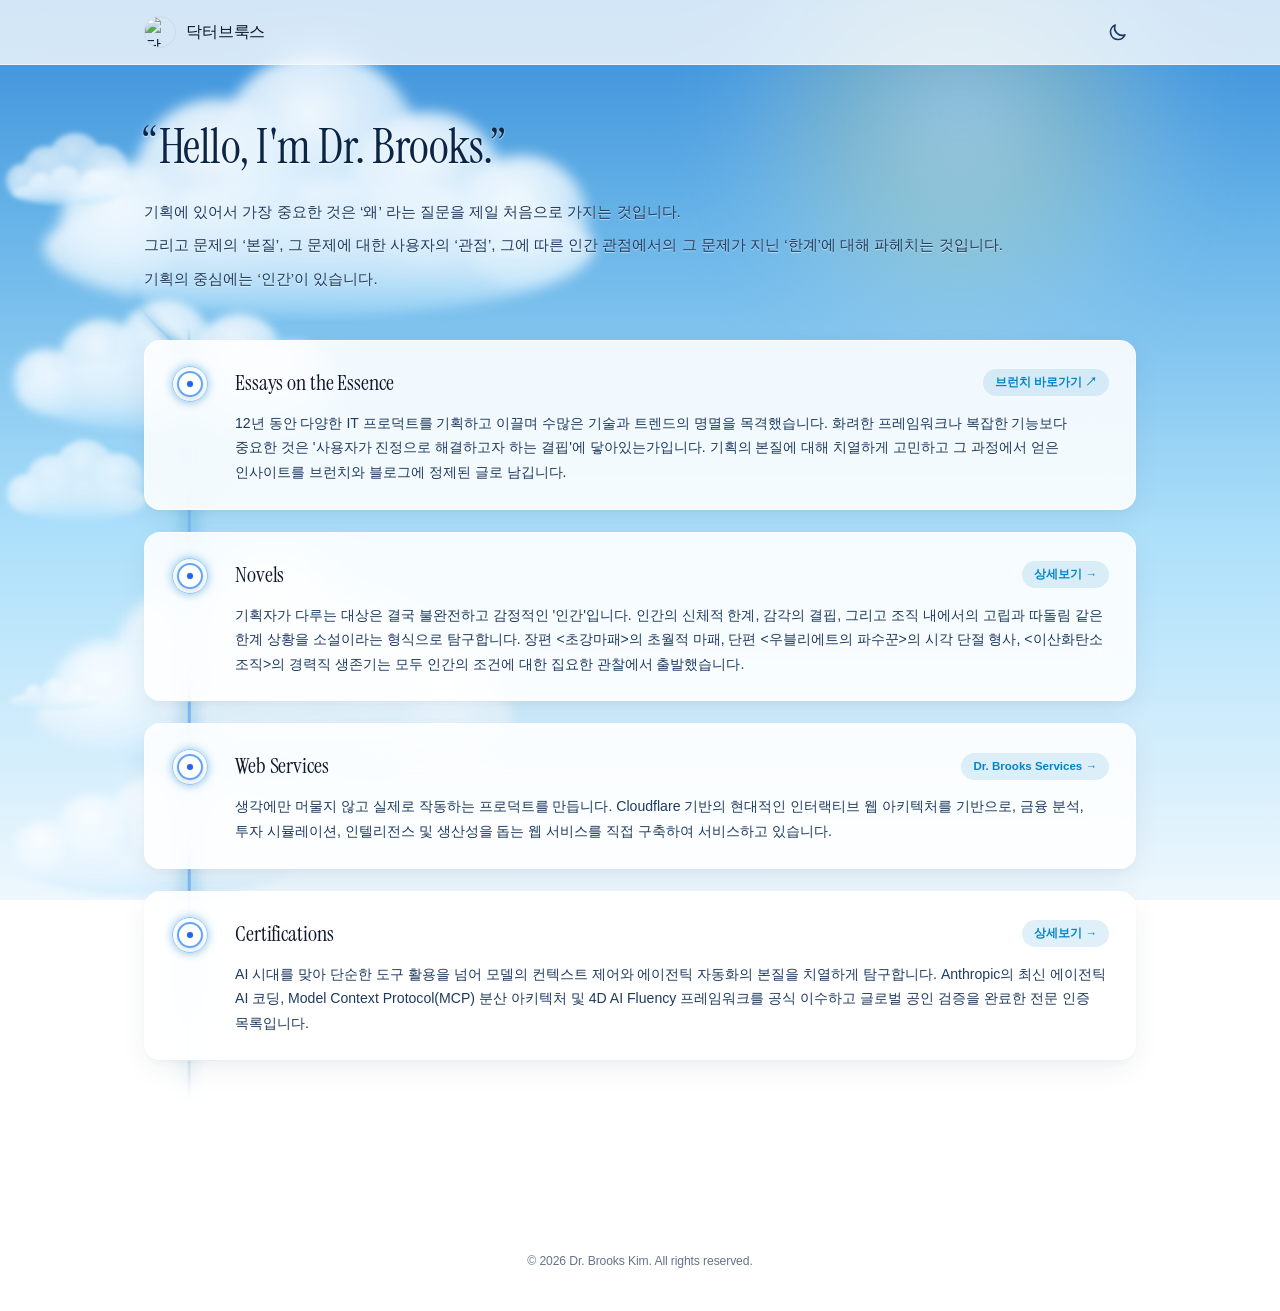
==== commit 0da01ed6: "feat(ui): reduce font sizes by 20% and add left-to-right slow drifting clouds with randomized sizes" ====
--- a/index.html
+++ b/index.html
@@ -36,87 +36,153 @@
 </head>
 <body>
 
-  <!-- Autumn Sky & Cumulus Clouds Canvas (화창한 가을하늘 뭉게구름) -->
+  <!-- Autumn Sky & Cumulus Clouds Canvas (화창한 가을하늘 좌->우 뭉게구름) -->
   <div class="autumn-sky-canvas" aria-hidden="true">
     <div class="sky-sun-radiance"></div>
-    <svg class="clouds-svg" viewBox="0 0 1440 1000" preserveAspectRatio="xMidYMin slice" xmlns="http://www.w3.org/2000/svg">
+
+    <!-- Reusable Cloud Gradient & Filter Defs -->
+    <svg class="cloud-defs" width="0" height="0" style="position:absolute;width:0;height:0;overflow:hidden;">
       <defs>
-        <!-- Sunlit Cumulus Cloud Gradient 1 -->
         <linearGradient id="cloudGradSunlit" x1="0%" y1="0%" x2="0%" y2="100%">
-          <stop offset="0%" stop-color="#ffffff" stop-opacity="0.95" />
-          <stop offset="35%" stop-color="#f8fafc" stop-opacity="0.9" />
-          <stop offset="70%" stop-color="#e0f2fe" stop-opacity="0.75" />
-          <stop offset="100%" stop-color="#bae6fd" stop-opacity="0.45" />
+          <stop offset="0%" stop-color="#ffffff" stop-opacity="0.98" />
+          <stop offset="35%" stop-color="#f8fafc" stop-opacity="0.92" />
+          <stop offset="70%" stop-color="#e0f2fe" stop-opacity="0.8" />
+          <stop offset="100%" stop-color="#bae6fd" stop-opacity="0.5" />
         </linearGradient>
-
-        <!-- Soft Distant Cloud Gradient -->
-        <linearGradient id="cloudGradDistant" x1="0%" y1="0%" x2="0%" y2="100%">
-          <stop offset="0%" stop-color="#ffffff" stop-opacity="0.7" />
-          <stop offset="50%" stop-color="#f0f9ff" stop-opacity="0.55" />
-          <stop offset="100%" stop-color="#bae6fd" stop-opacity="0.2" />
-        </linearGradient>
-
-        <!-- Billowing Highlight Gradient -->
         <radialGradient id="cloudPuffHighlight" cx="45%" cy="30%" r="65%">
-          <stop offset="0%" stop-color="#ffffff" stop-opacity="0.98" />
-          <stop offset="60%" stop-color="#f0f9ff" stop-opacity="0.8" />
-          <stop offset="100%" stop-color="#e0f2fe" stop-opacity="0.4" />
+          <stop offset="0%" stop-color="#ffffff" stop-opacity="1.0" />
+          <stop offset="60%" stop-color="#f0f9ff" stop-opacity="0.85" />
+          <stop offset="100%" stop-color="#e0f2fe" stop-opacity="0.45" />
         </radialGradient>
-
         <filter id="cloudSoftBlur" x="-20%" y="-20%" width="140%" height="140%">
-          <feGaussianBlur stdDeviation="6" />
-        </filter>
-        <filter id="distantCloudBlur" x="-30%" y="-30%" width="160%" height="160%">
-          <feGaussianBlur stdDeviation="16" />
+          <feGaussianBlur stdDeviation="4.5" />
         </filter>
       </defs>
-
-      <!-- Layer 1: Distant Soft Atmospheric Cloud Banks -->
-      <g filter="url(#distantCloudBlur)" opacity="0.65" class="cloud-layer-distant">
-        <ellipse cx="250" cy="180" rx="320" ry="120" fill="url(#cloudGradDistant)" />
-        <ellipse cx="180" cy="140" rx="180" ry="100" fill="url(#cloudGradDistant)" />
-        <ellipse cx="1200" cy="220" rx="350" ry="140" fill="url(#cloudGradDistant)" />
-        <ellipse cx="1050" cy="160" rx="220" ry="110" fill="url(#cloudGradDistant)" />
-        <ellipse cx="700" cy="450" rx="420" ry="130" fill="url(#cloudGradDistant)" />
-      </g>
-
-      <!-- Layer 2: Main Billowing Cumulus Clouds (뭉게구름) -->
-      <g class="cloud-layer-main" filter="url(#cloudSoftBlur)">
-        <!-- Cloud Cluster A: Top Right Sunny Cumulus Bank -->
-        <g class="cloud-cluster cloud-cluster-1">
-          <circle cx="1250" cy="140" r="110" fill="url(#cloudPuffHighlight)" />
-          <circle cx="1140" cy="160" r="95" fill="url(#cloudPuffHighlight)" />
-          <circle cx="1340" cy="180" r="85" fill="url(#cloudPuffHighlight)" />
-          <circle cx="1060" cy="200" r="75" fill="url(#cloudPuffHighlight)" />
-          <ellipse cx="1200" cy="220" rx="260" ry="85" fill="url(#cloudGradSunlit)" />
-        </g>
-
-        <!-- Cloud Cluster B: Upper-Mid Left Billowing Cloud behind Timeline Entry -->
-        <g class="cloud-cluster cloud-cluster-2">
-          <circle cx="160" cy="260" r="90" fill="url(#cloudPuffHighlight)" />
-          <circle cx="250" cy="220" r="115" fill="url(#cloudPuffHighlight)" />
-          <circle cx="350" cy="250" r="85" fill="url(#cloudPuffHighlight)" />
-          <circle cx="90" cy="290" r="70" fill="url(#cloudPuffHighlight)" />
-          <ellipse cx="220" cy="310" rx="240" ry="80" fill="url(#cloudGradSunlit)" />
-        </g>
-
-        <!-- Cloud Cluster C: Lower Ambient Horizon Cloud Drift -->
-        <g class="cloud-cluster cloud-cluster-3">
-          <circle cx="980" cy="580" r="120" fill="url(#cloudPuffHighlight)" />
-          <circle cx="1120" cy="620" r="105" fill="url(#cloudPuffHighlight)" />
-          <circle cx="860" cy="640" r="95" fill="url(#cloudPuffHighlight)" />
-          <ellipse cx="1000" cy="680" rx="280" ry="90" fill="url(#cloudGradSunlit)" />
-        </g>
-
-        <!-- Cloud Cluster D: Subtle Left Midground Drift -->
-        <g class="cloud-cluster cloud-cluster-4">
-          <circle cx="120" cy="680" r="85" fill="url(#cloudPuffHighlight)" />
-          <circle cx="210" cy="650" r="105" fill="url(#cloudPuffHighlight)" />
-          <circle cx="310" cy="690" r="75" fill="url(#cloudPuffHighlight)" />
-          <ellipse cx="200" cy="730" rx="220" ry="75" fill="url(#cloudGradSunlit)" />
-        </g>
-      </g>
     </svg>
+
+    <div class="clouds-drift-stage">
+      <!-- Cloud 1: Extra Large Towering Cumulus (Scale 1.45 - Random XL) -->
+      <div class="sky-cloud cloud-track-1">
+        <div class="cloud-bob">
+          <svg class="cloud-svg shape-a" viewBox="0 0 440 190">
+            <g filter="url(#cloudSoftBlur)">
+              <ellipse cx="220" cy="140" rx="190" ry="46" fill="url(#cloudGradSunlit)" />
+              <circle cx="220" cy="75" r="70" fill="url(#cloudPuffHighlight)" />
+              <circle cx="150" cy="95" r="58" fill="url(#cloudPuffHighlight)" />
+              <circle cx="295" cy="100" r="54" fill="url(#cloudPuffHighlight)" />
+              <circle cx="85" cy="125" r="44" fill="url(#cloudPuffHighlight)" />
+              <circle cx="360" cy="122" r="46" fill="url(#cloudPuffHighlight)" />
+            </g>
+          </svg>
+        </div>
+      </div>
+
+      <!-- Cloud 2: Small High Altitude Wisp (Scale 0.48 - Random XS) -->
+      <div class="sky-cloud cloud-track-2">
+        <div class="cloud-bob">
+          <svg class="cloud-svg shape-d" viewBox="0 0 260 90">
+            <g filter="url(#cloudSoftBlur)">
+              <ellipse cx="140" cy="65" rx="115" ry="22" fill="url(#cloudGradSunlit)" />
+              <circle cx="135" cy="40" r="32" fill="url(#cloudPuffHighlight)" />
+              <circle cx="85" cy="48" r="25" fill="url(#cloudPuffHighlight)" />
+              <circle cx="195" cy="46" r="28" fill="url(#cloudPuffHighlight)" />
+            </g>
+          </svg>
+        </div>
+      </div>
+
+      <!-- Cloud 3: Medium Billowing Cumulus (Scale 0.92 - Random MD) -->
+      <div class="sky-cloud cloud-track-3">
+        <div class="cloud-bob">
+          <svg class="cloud-svg shape-b" viewBox="0 0 370 160">
+            <g filter="url(#cloudSoftBlur)">
+              <ellipse cx="185" cy="115" rx="165" ry="40" fill="url(#cloudGradSunlit)" />
+              <circle cx="180" cy="65" r="52" fill="url(#cloudPuffHighlight)" />
+              <circle cx="110" cy="80" r="46" fill="url(#cloudPuffHighlight)" />
+              <circle cx="260" cy="76" r="48" fill="url(#cloudPuffHighlight)" />
+              <circle cx="50" cy="102" r="36" fill="url(#cloudPuffHighlight)" />
+              <circle cx="320" cy="96" r="38" fill="url(#cloudPuffHighlight)" />
+            </g>
+          </svg>
+        </div>
+      </div>
+
+      <!-- Cloud 4: Compact Fluffy Cotton Puff (Scale 0.65 - Random SM) -->
+      <div class="sky-cloud cloud-track-4">
+        <div class="cloud-bob">
+          <svg class="cloud-svg shape-c" viewBox="0 0 240 140">
+            <g filter="url(#cloudSoftBlur)">
+              <ellipse cx="120" cy="105" rx="105" ry="32" fill="url(#cloudGradSunlit)" />
+              <circle cx="130" cy="60" r="48" fill="url(#cloudPuffHighlight)" />
+              <circle cx="80" cy="75" r="40" fill="url(#cloudPuffHighlight)" />
+              <circle cx="180" cy="75" r="42" fill="url(#cloudPuffHighlight)" />
+              <circle cx="40" cy="95" r="30" fill="url(#cloudPuffHighlight)" />
+            </g>
+          </svg>
+        </div>
+      </div>
+
+      <!-- Cloud 5: Large Sunlit Cumulus Bank (Scale 1.25 - Random LG) -->
+      <div class="sky-cloud cloud-track-5">
+        <div class="cloud-bob">
+          <svg class="cloud-svg shape-a" viewBox="0 0 440 190">
+            <g filter="url(#cloudSoftBlur)">
+              <ellipse cx="220" cy="140" rx="190" ry="46" fill="url(#cloudGradSunlit)" />
+              <circle cx="220" cy="75" r="70" fill="url(#cloudPuffHighlight)" />
+              <circle cx="150" cy="95" r="58" fill="url(#cloudPuffHighlight)" />
+              <circle cx="295" cy="100" r="54" fill="url(#cloudPuffHighlight)" />
+              <circle cx="85" cy="125" r="44" fill="url(#cloudPuffHighlight)" />
+              <circle cx="360" cy="122" r="46" fill="url(#cloudPuffHighlight)" />
+            </g>
+          </svg>
+        </div>
+      </div>
+
+      <!-- Cloud 6: Tiny Distant Horizon Cloud (Scale 0.40 - Random XS2) -->
+      <div class="sky-cloud cloud-track-6">
+        <div class="cloud-bob">
+          <svg class="cloud-svg shape-d" viewBox="0 0 260 90">
+            <g filter="url(#cloudSoftBlur)">
+              <ellipse cx="140" cy="65" rx="115" ry="22" fill="url(#cloudGradSunlit)" />
+              <circle cx="135" cy="40" r="32" fill="url(#cloudPuffHighlight)" />
+              <circle cx="85" cy="48" r="25" fill="url(#cloudPuffHighlight)" />
+              <circle cx="195" cy="46" r="28" fill="url(#cloudPuffHighlight)" />
+            </g>
+          </svg>
+        </div>
+      </div>
+
+      <!-- Cloud 7: Mid-Atmosphere Fluffy Drift (Scale 0.85 - Random MD2) -->
+      <div class="sky-cloud cloud-track-7">
+        <div class="cloud-bob">
+          <svg class="cloud-svg shape-b" viewBox="0 0 370 160">
+            <g filter="url(#cloudSoftBlur)">
+              <ellipse cx="185" cy="115" rx="165" ry="40" fill="url(#cloudGradSunlit)" />
+              <circle cx="180" cy="65" r="52" fill="url(#cloudPuffHighlight)" />
+              <circle cx="110" cy="80" r="46" fill="url(#cloudPuffHighlight)" />
+              <circle cx="260" cy="76" r="48" fill="url(#cloudPuffHighlight)" />
+              <circle cx="50" cy="102" r="36" fill="url(#cloudPuffHighlight)" />
+              <circle cx="320" cy="96" r="38" fill="url(#cloudPuffHighlight)" />
+            </g>
+          </svg>
+        </div>
+      </div>
+
+      <!-- Cloud 8: Soft Low-Drifting Puff (Scale 0.58 - Random SM2) -->
+      <div class="sky-cloud cloud-track-8">
+        <div class="cloud-bob">
+          <svg class="cloud-svg shape-c" viewBox="0 0 240 140">
+            <g filter="url(#cloudSoftBlur)">
+              <ellipse cx="120" cy="105" rx="105" ry="32" fill="url(#cloudGradSunlit)" />
+              <circle cx="130" cy="60" r="48" fill="url(#cloudPuffHighlight)" />
+              <circle cx="80" cy="75" r="40" fill="url(#cloudPuffHighlight)" />
+              <circle cx="180" cy="75" r="42" fill="url(#cloudPuffHighlight)" />
+              <circle cx="40" cy="95" r="30" fill="url(#cloudPuffHighlight)" />
+            </g>
+          </svg>
+        </div>
+      </div>
+    </div>
   </div>
 
   <!-- Global Header Navigation -->
--- a/src/styles/main.css
+++ b/src/styles/main.css
@@ -158,7 +158,7 @@
    Navigation Bar
    ========================================================================== */
 /* ==========================================================================
-   Autumn Sky & Cumulus Clouds Canvas (화창한 가을하늘 뭉게구름)
+   Autumn Sky & Cumulus Clouds Canvas (화창한 가을하늘 좌->우 뭉게구름)
    ========================================================================== */
 .autumn-sky-canvas {
   position: fixed;
@@ -188,39 +188,159 @@
   background: radial-gradient(circle, rgba(224, 242, 254, 0.22) 0%, rgba(186, 230, 253, 0.12) 35%, transparent 70%);
 }
 
-.clouds-svg {
+.clouds-drift-stage {
   position: absolute;
-  top: 0;
-  left: 0;
+  inset: 0;
   width: 100%;
   height: 100%;
-  object-fit: cover;
   pointer-events: none;
 }
 
-[data-theme="dark"] .clouds-svg {
-  opacity: 0.28;
+[data-theme="dark"] .clouds-drift-stage {
+  opacity: 0.32;
   filter: brightness(0.65) saturate(0.8);
 }
 
-/* Gentle organic cloud drifting animations */
-@keyframes cloud-float-slow {
-  0%, 100% { transform: translateY(0px) translateX(0px); }
-  50% { transform: translateY(-8px) translateX(12px); }
-}
-@keyframes cloud-float-alt {
-  0%, 100% { transform: translateY(0px) translateX(0px); }
-  50% { transform: translateY(10px) translateX(-10px); }
-}
-
-.cloud-cluster-1 { animation: cloud-float-slow 22s ease-in-out infinite; }
-.cloud-cluster-2 { animation: cloud-float-alt 26s ease-in-out infinite; }
-.cloud-cluster-3 { animation: cloud-float-slow 30s ease-in-out infinite; }
-.cloud-cluster-4 { animation: cloud-float-alt 24s ease-in-out infinite; }
+.sky-cloud {
+  position: absolute;
+  left: 0;
+  pointer-events: none;
+  will-change: transform;
+}
+
+.cloud-svg {
+  width: 100%;
+  height: auto;
+  display: block;
+}
+
+/* Horizontal Left-to-Right Slow Continuous Drift */
+@keyframes cloud-drift-ltr {
+  0% {
+    transform: translate3d(-700px, 0, 0);
+  }
+  100% {
+    transform: translate3d(calc(100vw + 700px), 0, 0);
+  }
+}
+
+/* Organic Floating / Bobbing Animations */
+@keyframes cloud-gentle-bob-1 {
+  0%, 100% { transform: translateY(0px); }
+  50% { transform: translateY(-12px); }
+}
+@keyframes cloud-gentle-bob-2 {
+  0%, 100% { transform: translateY(0px); }
+  50% { transform: translateY(10px); }
+}
+@keyframes cloud-gentle-bob-3 {
+  0%, 100% { transform: translateY(0px); }
+  50% { transform: translateY(-8px); }
+}
+
+/* 8 Cloud Tracks: Randomized Sizes, Altitudes, Speeds & Staggered Offsets */
+/* Cloud 1: Extra Large Towering Cumulus (Scale ~1.45) */
+.cloud-track-1 {
+  top: 5%;
+  width: 638px;
+  opacity: 0.92;
+  animation: cloud-drift-ltr 115s linear infinite;
+  animation-delay: -32s;
+}
+.cloud-track-1 .cloud-bob {
+  animation: cloud-gentle-bob-1 18s ease-in-out infinite;
+}
+
+/* Cloud 2: Small High Altitude Wisp (Scale ~0.48) */
+.cloud-track-2 {
+  top: 18%;
+  width: 125px;
+  opacity: 0.65;
+  animation: cloud-drift-ltr 145s linear infinite;
+  animation-delay: -85s;
+}
+.cloud-track-2 .cloud-bob {
+  animation: cloud-gentle-bob-2 24s ease-in-out infinite;
+}
+
+/* Cloud 3: Medium Billowing Cumulus (Scale ~0.92) */
+.cloud-track-3 {
+  top: 32%;
+  width: 340px;
+  opacity: 0.85;
+  animation: cloud-drift-ltr 92s linear infinite;
+  animation-delay: -14s;
+}
+.cloud-track-3 .cloud-bob {
+  animation: cloud-gentle-bob-3 16s ease-in-out infinite;
+}
+
+/* Cloud 4: Compact Fluffy Cotton Puff (Scale ~0.65) */
+.cloud-track-4 {
+  top: 48%;
+  width: 156px;
+  opacity: 0.70;
+  animation: cloud-drift-ltr 130s linear infinite;
+  animation-delay: -70s;
+}
+.cloud-track-4 .cloud-bob {
+  animation: cloud-gentle-bob-1 20s ease-in-out infinite;
+}
+
+/* Cloud 5: Large Sunlit Cumulus Bank (Scale ~1.25) */
+.cloud-track-5 {
+  top: 60%;
+  width: 550px;
+  opacity: 0.88;
+  animation: cloud-drift-ltr 105s linear infinite;
+  animation-delay: -52s;
+}
+.cloud-track-5 .cloud-bob {
+  animation: cloud-gentle-bob-2 22s ease-in-out infinite;
+}
+
+/* Cloud 6: Tiny Distant Horizon Cloud (Scale ~0.40) */
+.cloud-track-6 {
+  top: 75%;
+  width: 104px;
+  opacity: 0.58;
+  animation: cloud-drift-ltr 160s linear infinite;
+  animation-delay: -125s;
+}
+.cloud-track-6 .cloud-bob {
+  animation: cloud-gentle-bob-3 26s ease-in-out infinite;
+}
+
+/* Cloud 7: Mid-Atmosphere Fluffy Drift (Scale ~0.85) */
+.cloud-track-7 {
+  top: 85%;
+  width: 315px;
+  opacity: 0.80;
+  animation: cloud-drift-ltr 96s linear infinite;
+  animation-delay: -42s;
+}
+.cloud-track-7 .cloud-bob {
+  animation: cloud-gentle-bob-1 19s ease-in-out infinite;
+}
+
+/* Cloud 8: Soft Low-Drifting Puff (Scale ~0.58) */
+.cloud-track-8 {
+  top: 14%;
+  width: 139px;
+  opacity: 0.68;
+  animation: cloud-drift-ltr 125s linear infinite;
+  animation-delay: -105s;
+}
+.cloud-track-8 .cloud-bob {
+  animation: cloud-gentle-bob-2 21s ease-in-out infinite;
+}
 
 @media (prefers-reduced-motion: reduce) {
-  .cloud-cluster-1, .cloud-cluster-2, .cloud-cluster-3, .cloud-cluster-4 {
-    animation: none;
+  .sky-cloud {
+    animation: none !important;
+  }
+  .cloud-bob {
+    animation: none !important;
   }
 }
 
@@ -256,7 +376,7 @@
   gap: 10px;
   font-family: var(--font-serif);
   font-weight: 400;
-  font-size: 1.25rem;
+  font-size: 1.02rem;
   letter-spacing: -0.01em;
   color: var(--text-primary);
 }
@@ -295,7 +415,7 @@
   display: inline-flex;
   align-items: center;
   gap: 6px;
-  font-size: 0.88rem;
+  font-size: 0.78rem;
   font-weight: 600;
   padding: 7px 14px;
   border-radius: var(--radius-full);
@@ -324,7 +444,7 @@
 
 .editorial-title {
   font-family: var(--font-serif);
-  font-size: 3.8rem;
+  font-size: 3.0rem;
   font-weight: 400;
   letter-spacing: -0.01em;
   line-height: 1.1;
@@ -340,7 +460,7 @@
 }
 
 .editorial-intro {
-  font-size: 1.15rem;
+  font-size: 0.95rem;
   line-height: 1.8;
   color: var(--text-secondary);
   word-break: keep-all;
@@ -627,7 +747,7 @@
 
 .timeline-title {
   font-family: var(--font-serif);
-  font-size: 1.7rem;
+  font-size: 1.36rem;
   font-weight: 400;
   color: var(--text-primary);
   letter-spacing: -0.005em;
@@ -643,7 +763,7 @@
   display: inline-flex;
   align-items: center;
   gap: 4px;
-  font-size: 0.85rem;
+  font-size: 0.72rem;
   font-weight: 600;
   color: var(--accent-primary);
   background: var(--accent-subtle);
@@ -659,7 +779,7 @@
 }
 
 .timeline-text {
-  font-size: 1.05rem;
+  font-size: 0.88rem;
   line-height: 1.75;
   color: var(--text-secondary);
   word-break: keep-all;
@@ -727,7 +847,7 @@
 }
 
 .modal-category-badge {
-  font-size: 0.75rem;
+  font-size: 0.68rem;
   font-weight: 700;
   color: var(--accent-primary);
   letter-spacing: 0.08em;
@@ -736,7 +856,7 @@
 
 .modal-title {
   font-family: var(--font-serif);
-  font-size: 1.55rem;
+  font-size: 1.25rem;
   font-weight: 400;
   color: var(--text-primary);
 }
@@ -778,7 +898,7 @@
 }
 
 .modal-banner-desc {
-  font-size: 0.96rem;
+  font-size: 0.84rem;
   line-height: 1.6;
   color: var(--text-secondary);
 }
@@ -839,7 +959,7 @@
 }
 
 .badge-tag {
-  font-size: 0.78rem;
+  font-size: 0.70rem;
   font-weight: 700;
   padding: 3px 8px;
   border-radius: var(--radius-sm);
@@ -848,20 +968,20 @@
 }
 
 .badge-episodes {
-  font-size: 0.8rem;
+  font-size: 0.70rem;
   color: var(--text-tertiary);
 }
 
 .novel-title {
   font-family: var(--font-serif);
-  font-size: 1.45rem;
+  font-size: 1.16rem;
   font-weight: 400;
   margin-bottom: 10px;
   color: var(--text-primary);
 }
 
 .novel-summary {
-  font-size: 0.95rem;
+  font-size: 0.82rem;
   line-height: 1.65;
   color: var(--text-secondary);
   margin-bottom: 14px;
@@ -876,7 +996,7 @@
 }
 
 .novel-tag-item {
-  font-size: 0.8rem;
+  font-size: 0.70rem;
   color: var(--text-muted);
 }
 
@@ -910,19 +1030,19 @@
 
 .service-name {
   font-family: var(--font-serif);
-  font-size: 1.4rem;
+  font-size: 1.12rem;
   font-weight: 400;
   color: var(--text-primary);
 }
 
 .service-tagline {
-  font-size: 0.88rem;
+  font-size: 0.76rem;
   color: var(--text-muted);
   margin-top: 2px;
 }
 
 .service-desc {
-  font-size: 0.95rem;
+  font-size: 0.82rem;
   line-height: 1.65;
   color: var(--text-secondary);
 }
@@ -939,7 +1059,7 @@
 }
 
 .service-feature-item {
-  font-size: 0.88rem;
+  font-size: 0.76rem;
   color: var(--text-secondary);
   display: flex;
   align-items: center;
@@ -959,7 +1079,7 @@
 }
 
 .tech-tag {
-  font-size: 0.78rem;
+  font-size: 0.70rem;
   padding: 3px 8px;
   background: var(--surface-alt);
   border-radius: var(--radius-sm);
@@ -985,7 +1105,7 @@
   display: flex;
   align-items: center;
   gap: 8px;
-  font-size: 0.82rem;
+  font-size: 0.72rem;
   color: var(--text-muted);
   margin-bottom: 8px;
 }
@@ -997,7 +1117,7 @@
 
 .article-title {
   font-family: var(--font-serif);
-  font-size: 1.35rem;
+  font-size: 1.08rem;
   font-weight: 400;
   color: var(--text-primary);
   margin-bottom: 8px;
@@ -1005,7 +1125,7 @@
 }
 
 .article-excerpt {
-  font-size: 0.94rem;
+  font-size: 0.82rem;
   line-height: 1.6;
   color: var(--text-secondary);
   margin-bottom: 14px;
@@ -1066,7 +1186,7 @@
 }
 
 .cert-badge {
-  font-size: 0.75rem;
+  font-size: 0.68rem;
   font-weight: 700;
   color: var(--accent-primary);
   background: var(--accent-subtle);
@@ -1076,14 +1196,14 @@
 }
 
 .cert-issuer {
-  font-size: 0.8rem;
+  font-size: 0.70rem;
   color: var(--text-muted);
   font-weight: 600;
 }
 
 .cert-title {
   font-family: var(--font-serif);
-  font-size: 1.25rem;
+  font-size: 1.0rem;
   font-weight: 400;
   color: var(--text-primary);
   margin-bottom: 6px;
@@ -1091,7 +1211,7 @@
 }
 
 .cert-desc {
-  font-size: 0.86rem;
+  font-size: 0.76rem;
   color: var(--text-secondary);
   line-height: 1.55;
 }
@@ -1105,7 +1225,7 @@
 }
 
 .cert-recipient {
-  font-size: 0.78rem;
+  font-size: 0.70rem;
   color: var(--text-dim);
 }
 
@@ -1113,7 +1233,7 @@
   display: inline-flex;
   align-items: center;
   gap: 4px;
-  font-size: 0.84rem;
+  font-size: 0.74rem;
   font-weight: 600;
   color: var(--accent-primary);
   transition: color var(--transition-fast);
@@ -1129,7 +1249,7 @@
   display: inline-flex;
   align-items: center;
   gap: 6px;
-  font-size: 0.88rem;
+  font-size: 0.78rem;
   font-weight: 600;
   padding: 8px 16px;
   border-radius: var(--radius-full);
@@ -1147,7 +1267,7 @@
   display: inline-flex;
   align-items: center;
   gap: 6px;
-  font-size: 0.88rem;
+  font-size: 0.78rem;
   font-weight: 600;
   padding: 8px 16px;
   border-radius: var(--radius-full);
@@ -1188,7 +1308,7 @@
 }
 
 .copyright {
-  font-size: 0.88rem;
+  font-size: 0.76rem;
   color: var(--text-muted);
   letter-spacing: -0.01em;
 }
@@ -1203,12 +1323,12 @@
   }
 
   .editorial-title {
-    font-size: 2.8rem;
+    font-size: 2.25rem;
     margin-bottom: 18px;
   }
 
   .editorial-intro {
-    font-size: 1.05rem;
+    font-size: 0.88rem;
     margin-bottom: 36px;
   }
 
@@ -1260,15 +1380,15 @@
   }
 
   .timeline-title {
-    font-size: 1.45rem;
+    font-size: 1.18rem;
   }
 
   .timeline-text {
-    font-size: 0.98rem;
+    font-size: 0.82rem;
   }
 
   .timeline-badge {
-    font-size: 0.78rem;
+    font-size: 0.70rem;
     padding: 3px 8px;
   }
 
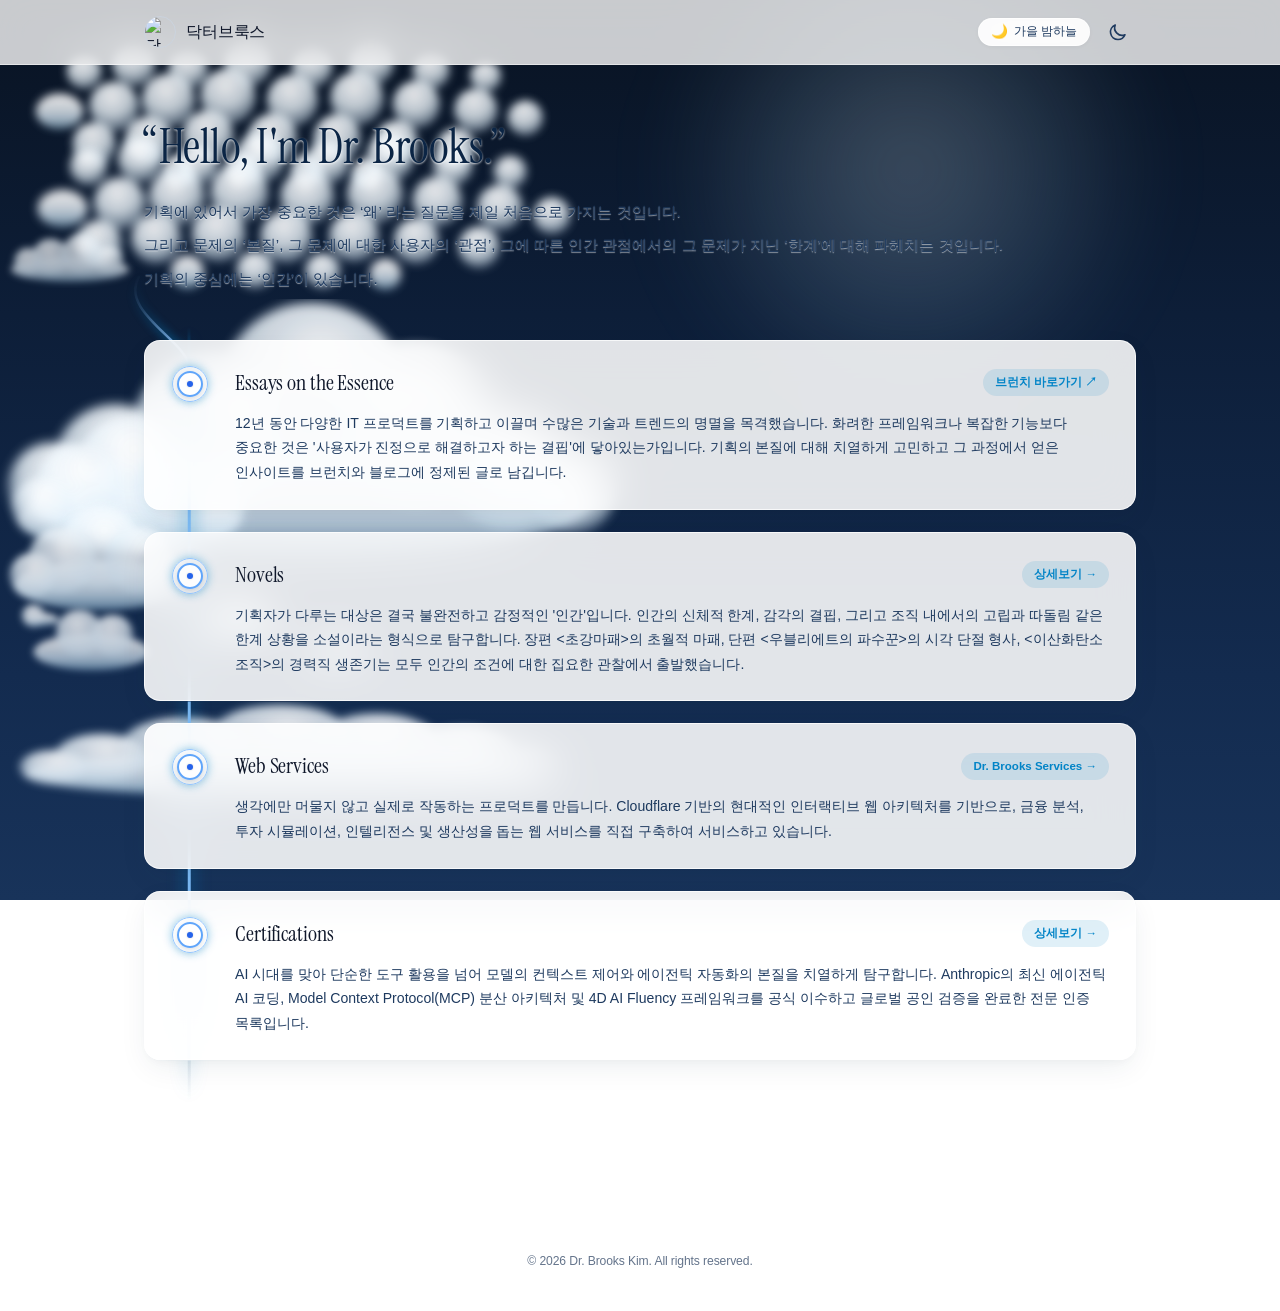
==== commit 56abcf3c: "feat(sky): add sheep flock clouds and dynamic real-time blue sky atmospheric progression" ====
--- a/index.html
+++ b/index.html
@@ -194,6 +194,10 @@
       </a>
 
       <div class="nav-actions">
+        <button id="skyPhaseBtn" class="sky-phase-btn" aria-label="하늘 시간대 전환" title="클릭 시 하늘 시간대(아침/한낮/오후/노을/밤) 전환">
+          <span id="skyPhaseIcon" class="sky-phase-icon">☀️</span>
+          <span id="skyPhaseText" class="sky-phase-text">가을 하늘</span>
+        </button>
         <button id="themeToggleBtn" class="theme-toggle-btn" aria-label="테마 전환">
           <svg width="20" height="20" fill="none" viewBox="0 0 24 24" stroke="currentColor">
             <path stroke-linecap="round" stroke-linejoin="round" stroke-width="2" d="M20.354 15.354A9 9 0 018.646 3.646 9.003 9.003 0 0012 21a9.003 9.003 0 008.354-5.646z" />
--- a/src/styles/main.css
+++ b/src/styles/main.css
@@ -110,18 +110,44 @@
 
 body {
   font-family: var(--font-sans);
-  background: linear-gradient(180deg, #368cd9 0%, #68b4e8 25%, #aee0fa 60%, #eef7fd 100%) fixed;
+  background: linear-gradient(180deg, #1d6fc2 0%, #4ea3ea 25%, #90d3f8 60%, #e2f3fe 100%) fixed;
   background-attachment: fixed;
   color: var(--text-primary);
   line-height: 1.65;
   min-height: 100vh;
-  transition: background-color var(--transition-normal), color var(--transition-normal);
+  transition: background 1.2s cubic-bezier(0.16, 1, 0.3, 1), background-color var(--transition-normal), color var(--transition-normal);
   -webkit-font-smoothing: antialiased;
   -moz-osx-font-smoothing: grayscale;
   overflow-x: hidden;
   position: relative;
 }
 
+/* ==========================================================================
+   Real-Time Dynamic Sky Phases (시간대별 가을 하늘 변화)
+   ========================================================================== */
+
+/* 1. Morning (06:00 ~ 09:00): 아침 여명과 맑은 청록빛 하늘 */
+[data-sky-phase="morning"] body {
+  background: linear-gradient(180deg, #2575ba 0%, #56a2e0 26%, #9fd8f6 60%, #fef3c7 100%) fixed;
+}
+
+/* 2. Midday (09:00 ~ 15:00): 높고 푸른 쾌청한 정오의 가을하늘 */
+[data-sky-phase="midday"] body {
+  background: linear-gradient(180deg, #1d6fc2 0%, #4ea3ea 25%, #90d3f8 60%, #e2f3fe 100%) fixed;
+}
+
+/* 3. Afternoon (15:00 ~ 17:30): 따스한 가을 볕과 온화한 세룰리안 블루 */
+[data-sky-phase="afternoon"] body {
+  background: linear-gradient(180deg, #236cb5 0%, #4f9de0 28%, #9ad3f5 62%, #fed7aa 100%) fixed;
+}
+
+/* 4. Sunset / Dusk (17:30 ~ 19:30): 붉은 노을과 보랏빛이 감도는 황혼 하늘 */
+[data-sky-phase="sunset"] body {
+  background: linear-gradient(180deg, #2e3b75 0%, #5b4a8e 24%, #a83d71 52%, #ea580c 78%, #fde047 100%) fixed;
+}
+
+/* 5. Night (19:30 ~ 06:00): 별빛 깃든 고요한 가을밤 하늘 */
+[data-sky-phase="night"] body,
 [data-theme="dark"] body {
   background: linear-gradient(180deg, #091322 0%, #0d1e38 35%, #132b4f 75%, #18335a 100%) fixed;
 }
@@ -170,22 +196,59 @@
   overflow: hidden;
 }
 
-/* Warm Autumn Sun Radiance */
+/* Dynamic Autumn Sun & Atmosphere Radiance */
 .sky-sun-radiance {
   position: absolute;
   top: -120px;
   right: 80px;
-  width: 480px;
-  height: 480px;
+  width: 500px;
+  height: 500px;
   border-radius: 50%;
-  background: radial-gradient(circle, rgba(255, 253, 240, 0.45) 0%, rgba(254, 240, 138, 0.25) 30%, rgba(224, 242, 254, 0.1) 60%, transparent 80%);
+  background: radial-gradient(circle, rgba(255, 253, 240, 0.5) 0%, rgba(254, 240, 138, 0.28) 30%, rgba(224, 242, 254, 0.12) 60%, transparent 80%);
   filter: blur(40px);
   pointer-events: none;
-}
-
+  animation: sun-radiance-breathe 26s ease-in-out infinite alternate;
+  transition: all 1.2s cubic-bezier(0.16, 1, 0.3, 1);
+}
+
+@keyframes sun-radiance-breathe {
+  0% { transform: scale(1) translate(0, 0); opacity: 0.88; }
+  50% { transform: scale(1.08) translate(-15px, 8px); opacity: 1; }
+  100% { transform: scale(0.96) translate(10px, -5px); opacity: 0.85; }
+}
+
+[data-sky-phase="morning"] .sky-sun-radiance {
+  top: -60px;
+  right: 180px;
+  background: radial-gradient(circle, rgba(254, 240, 138, 0.48) 0%, rgba(254, 215, 170, 0.32) 35%, rgba(199, 210, 254, 0.12) 65%, transparent 75%);
+}
+
+[data-sky-phase="midday"] .sky-sun-radiance {
+  top: -120px;
+  right: 80px;
+  background: radial-gradient(circle, rgba(255, 253, 240, 0.55) 0%, rgba(254, 240, 138, 0.3) 30%, rgba(224, 242, 254, 0.15) 60%, transparent 80%);
+}
+
+[data-sky-phase="afternoon"] .sky-sun-radiance {
+  top: -40px;
+  right: 140px;
+  background: radial-gradient(circle, rgba(254, 215, 170, 0.52) 0%, rgba(251, 191, 36, 0.35) 35%, rgba(186, 230, 253, 0.15) 65%, transparent 75%);
+}
+
+[data-sky-phase="sunset"] .sky-sun-radiance {
+  top: auto;
+  bottom: 80px;
+  right: 12%;
+  width: 520px;
+  height: 520px;
+  background: radial-gradient(circle, rgba(253, 224, 71, 0.55) 0%, rgba(249, 115, 22, 0.4) 35%, rgba(225, 29, 72, 0.2) 60%, transparent 75%);
+}
+
+[data-sky-phase="night"] .sky-sun-radiance,
 [data-theme="dark"] .sky-sun-radiance {
-  /* Autumn Moon Radiance */
-  background: radial-gradient(circle, rgba(224, 242, 254, 0.22) 0%, rgba(186, 230, 253, 0.12) 35%, transparent 70%);
+  top: -80px;
+  right: 120px;
+  background: radial-gradient(circle, rgba(224, 242, 254, 0.25) 0%, rgba(186, 230, 253, 0.14) 35%, transparent 70%);
 }
 
 .clouds-drift-stage {
@@ -217,10 +280,10 @@
 /* Horizontal Left-to-Right Slow Continuous Drift */
 @keyframes cloud-drift-ltr {
   0% {
-    transform: translate3d(-700px, 0, 0);
+    transform: translate3d(-800px, 0, 0);
   }
   100% {
-    transform: translate3d(calc(100vw + 700px), 0, 0);
+    transform: translate3d(calc(100vw + 800px), 0, 0);
   }
 }
 
@@ -392,7 +455,44 @@
 .nav-actions {
   display: flex;
   align-items: center;
-  gap: 12px;
+  gap: 10px;
+}
+
+.sky-phase-btn {
+  display: inline-flex;
+  align-items: center;
+  gap: 6px;
+  font-size: 0.74rem;
+  font-weight: 500;
+  padding: 5px 12px;
+  border-radius: var(--radius-full);
+  background-color: var(--surface);
+  border: 1px solid var(--border-light);
+  color: var(--text-secondary);
+  backdrop-filter: blur(14px);
+  -webkit-backdrop-filter: blur(14px);
+  box-shadow: 0 1px 4px rgba(0, 0, 0, 0.04);
+  transition: all var(--transition-fast);
+  cursor: pointer;
+  user-select: none;
+}
+
+.sky-phase-btn:hover {
+  background-color: var(--surface-hover);
+  border-color: var(--accent-primary);
+  color: var(--accent-primary);
+  transform: translateY(-1px);
+  box-shadow: 0 3px 8px rgba(0, 0, 0, 0.08);
+}
+
+.sky-phase-icon {
+  font-size: 0.85rem;
+  line-height: 1;
+}
+
+.sky-phase-text {
+  font-size: 0.74rem;
+  letter-spacing: -0.01em;
 }
 
 .theme-toggle-btn {
@@ -1318,6 +1418,18 @@
    ========================================================================== */
 
 @media (max-width: 640px) {
+  .sky-phase-text {
+    display: none;
+  }
+
+  .sky-phase-btn {
+    padding: 0;
+    width: 36px;
+    height: 36px;
+    justify-content: center;
+    border-radius: var(--radius-full);
+  }
+
   .main-content-wrapper {
     padding: 32px 16px 60px;
   }
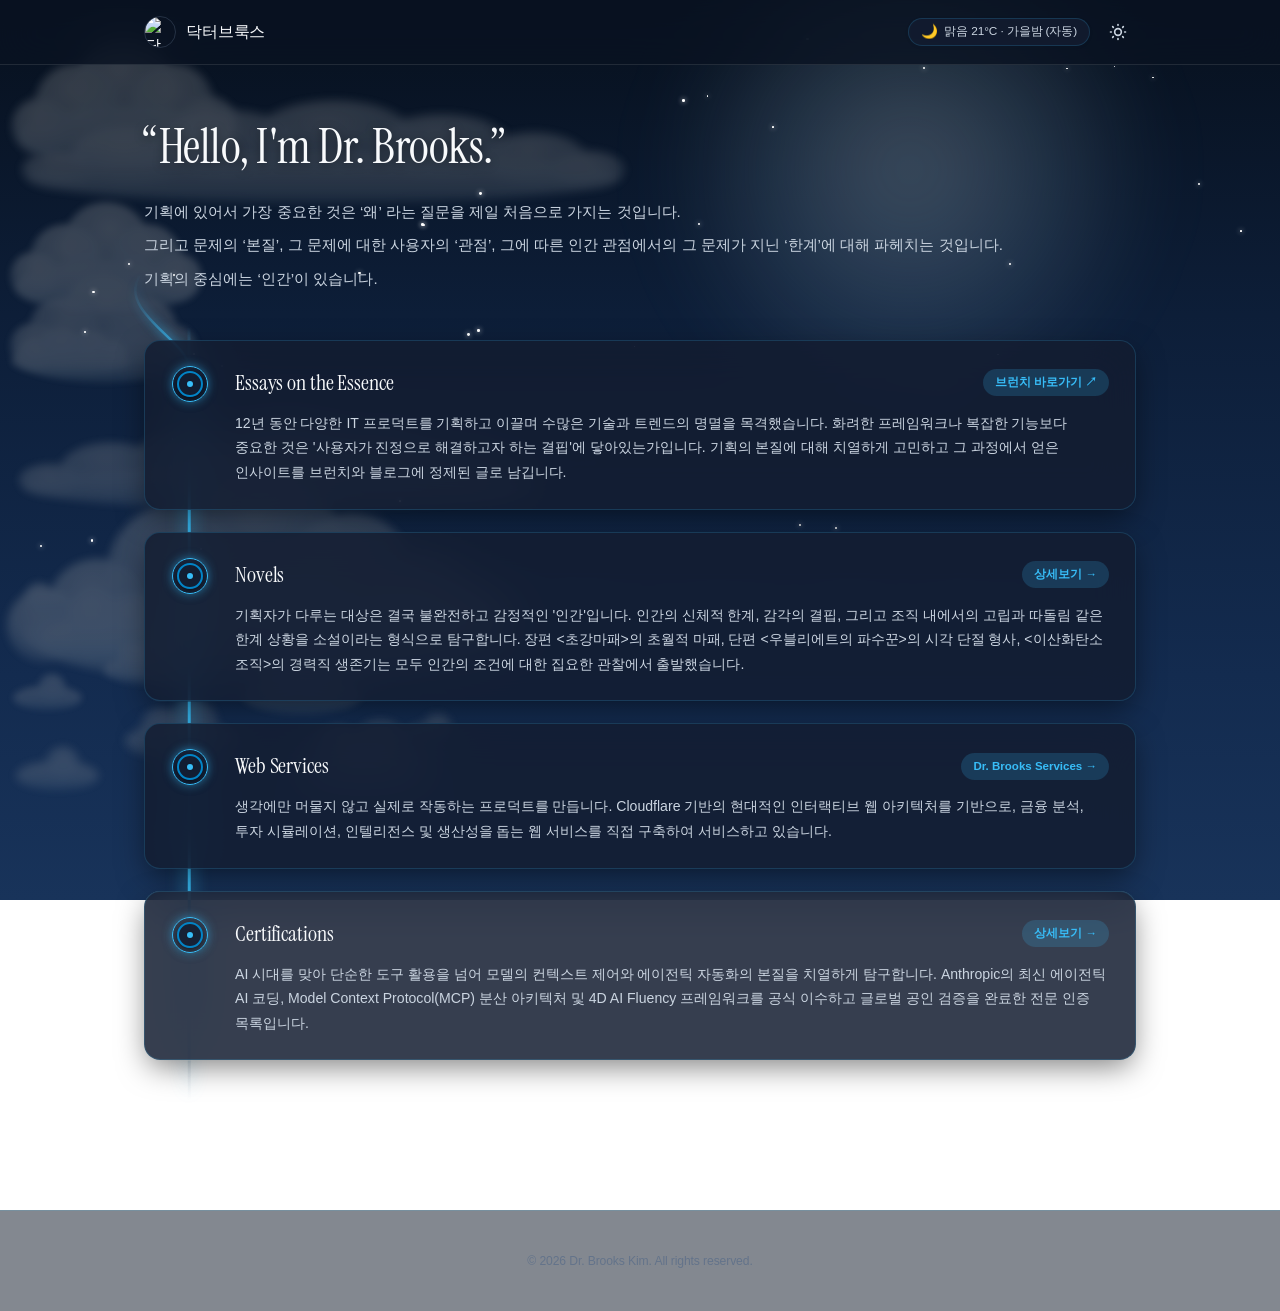
==== commit d6393abc: "feat(weather): implement dynamic weather conditions and automatic day/night light/dark theme integra" ====
--- a/index.html
+++ b/index.html
@@ -36,9 +36,19 @@
 </head>
 <body>
 
-  <!-- Autumn Sky & Cumulus Clouds Canvas (화창한 가을하늘 좌->우 뭉게구름) -->
+  <!-- Autumn Sky & Cumulus Clouds Canvas (화창한 가을하늘 좌->우 뭉게구름 및 기상 상태 효과) -->
   <div class="autumn-sky-canvas" aria-hidden="true">
     <div class="sky-sun-radiance"></div>
+
+    <!-- Weather Atmospheric Stages (기상 상태별 동적 효과 레이어) -->
+    <div class="weather-stars-stage" id="weatherStarsStage"></div>
+    <div class="weather-fog-stage" id="weatherFogStage">
+      <div class="fog-band fog-band-1"></div>
+      <div class="fog-band fog-band-2"></div>
+      <div class="fog-band fog-band-3"></div>
+    </div>
+    <div class="weather-rain-stage" id="weatherRainStage"></div>
+    <div class="weather-snow-stage" id="weatherSnowStage"></div>
 
     <!-- Reusable Cloud Gradient & Filter Defs -->
     <svg class="cloud-defs" width="0" height="0" style="position:absolute;width:0;height:0;overflow:hidden;">
@@ -194,9 +204,9 @@
       </a>
 
       <div class="nav-actions">
-        <button id="skyPhaseBtn" class="sky-phase-btn" aria-label="하늘 시간대 전환" title="클릭 시 하늘 시간대(아침/한낮/오후/노을/밤) 전환">
+        <button id="skyPhaseBtn" class="sky-phase-btn" aria-label="기상 상태 및 밤낮 테마 전환" title="클릭하여 날씨와 밤낮을 변경해보세요 (현재: 실시간 날씨 연동)">
           <span id="skyPhaseIcon" class="sky-phase-icon">☀️</span>
-          <span id="skyPhaseText" class="sky-phase-text">가을 하늘</span>
+          <span id="skyPhaseText" class="sky-phase-text">실시간 기상</span>
         </button>
         <button id="themeToggleBtn" class="theme-toggle-btn" aria-label="테마 전환">
           <svg width="20" height="20" fill="none" viewBox="0 0 24 24" stroke="currentColor">
--- a/src/styles/main.css
+++ b/src/styles/main.css
@@ -110,7 +110,7 @@
 
 body {
   font-family: var(--font-sans);
-  background: linear-gradient(180deg, #1d6fc2 0%, #4ea3ea 25%, #90d3f8 60%, #e2f3fe 100%) fixed;
+  background: linear-gradient(180deg, #1254a6 0%, #1d6fc5 30%, #3a8ee8 70%, #76bcf6 100%) fixed;
   background-attachment: fixed;
   color: var(--text-primary);
   line-height: 1.65;
@@ -123,33 +123,78 @@
 }
 
 /* ==========================================================================
-   Real-Time Dynamic Sky Phases (시간대별 가을 하늘 변화)
+   Weather Condition & Day/Night Atmosphere Backgrounds (기상상태 및 밤낮 배경)
    ========================================================================== */
 
-/* 1. Morning (06:00 ~ 09:00): 아침 여명과 맑은 청록빛 하늘 */
-[data-sky-phase="morning"] body {
-  background: linear-gradient(180deg, #2575ba 0%, #56a2e0 26%, #9fd8f6 60%, #fef3c7 100%) fixed;
-}
-
-/* 2. Midday (09:00 ~ 15:00): 높고 푸른 쾌청한 정오의 가을하늘 */
-[data-sky-phase="midday"] body {
-  background: linear-gradient(180deg, #1d6fc2 0%, #4ea3ea 25%, #90d3f8 60%, #e2f3fe 100%) fixed;
-}
-
-/* 3. Afternoon (15:00 ~ 17:30): 따스한 가을 볕과 온화한 세룰리안 블루 */
-[data-sky-phase="afternoon"] body {
-  background: linear-gradient(180deg, #236cb5 0%, #4f9de0 28%, #9ad3f5 62%, #fed7aa 100%) fixed;
-}
-
-/* 4. Sunset / Dusk (17:30 ~ 19:30): 붉은 노을과 보랏빛이 감도는 황혼 하늘 */
-[data-sky-phase="sunset"] body {
+/* 1. ☀️ CLEAR (맑음) - 낮: 깊고 청량한 코발트 가을하늘 */
+[data-weather="clear"] body,
+[data-weather="clear"][data-theme="light"] body {
+  background: linear-gradient(180deg, #1254a6 0%, #1d6fc5 30%, #3a8ee8 70%, #76bcf6 100%) fixed;
+}
+
+/* 1. ☀️ CLEAR (맑음) - 밤: 별빛 깃든 깊은 가을 밤하늘 */
+[data-weather="clear"][data-theme="dark"] body {
+  background: linear-gradient(180deg, #07101d 0%, #0d1e38 35%, #132b4f 75%, #18335a 100%) fixed;
+}
+
+/* 2. ⛅ CLOUDY / OVERCAST (구름많음 / 흐림) - 낮: 부드러운 회청빛 가을하늘 */
+[data-weather="cloudy"] body,
+[data-weather="cloudy"][data-theme="light"] body {
+  background: linear-gradient(180deg, #2b4661 0%, #466785 30%, #6f8fae 70%, #a8c4db 100%) fixed;
+}
+/* 2. ⛅ CLOUDY / OVERCAST (흐림) - 밤: 짙은 구름에 덮인 묵직한 밤하늘 */
+[data-weather="cloudy"][data-theme="dark"] body {
+  background: linear-gradient(180deg, #0a1320 0%, #122033 35%, #1c2e44 75%, #253c57 100%) fixed;
+}
+
+/* 3. 🌧️ RAIN (비 / 소나기) - 낮: 비에 젖은 차분한 청회색 빗빛 하늘 */
+[data-weather="rain"] body,
+[data-weather="rain"][data-theme="light"] body {
+  background: linear-gradient(180deg, #24384c 0%, #3b5066 32%, #556c84 68%, #859db5 100%) fixed;
+}
+/* 3. 🌧️ RAIN (비) - 밤: 촉촉하게 젖어드는 깊은 밤비 하늘 */
+[data-weather="rain"][data-theme="dark"] body {
+  background: linear-gradient(180deg, #070c14 0%, #0e1724 35%, #152233 75%, #1c2b3e 100%) fixed;
+}
+
+/* 4. ❄️ SNOW (눈) - 낮: 포근한 실버블루 눈 하늘 */
+[data-weather="snow"] body,
+[data-weather="snow"][data-theme="light"] body {
+  background: linear-gradient(180deg, #375069 0%, #4f6c88 30%, #738ea8 68%, #b3c7d9 100%) fixed;
+}
+/* 4. ❄️ SNOW (눈) - 밤: 고요한 눈 내리는 밤하늘 */
+[data-weather="snow"][data-theme="dark"] body {
+  background: linear-gradient(180deg, #09121f 0%, #112033 35%, #1a2c44 75%, #223755 100%) fixed;
+}
+
+/* 5. 🌫️ FOG (안개 / 박무) - 낮: 몽환적인 옅은 은빛 안개 하늘 */
+[data-weather="fog"] body,
+[data-weather="fog"][data-theme="light"] body {
+  background: linear-gradient(180deg, #3c4c59 0%, #586976 30%, #82929e 68%, #bfcacf 100%) fixed;
+}
+/* 5. 🌫️ FOG (안개) - 밤: 신비롭고 아늑한 밤 안개 */
+[data-weather="fog"][data-theme="dark"] body {
+  background: linear-gradient(180deg, #0b131c 0%, #14202a 35%, #1d2c38 75%, #273847 100%) fixed;
+}
+
+/* 6. ⚡ THUNDER (뇌우) */
+[data-weather="thunder"] body {
+  background: linear-gradient(180deg, #18202d 0%, #253142 35%, #38475c 75%, #52637a 100%) fixed;
+}
+
+/* Time Phase Sub-Gradients (Clear 날씨 시 시간대별 미세 색감 변화) */
+[data-weather="clear"][data-sky-phase="morning"] body {
+  background: linear-gradient(180deg, #185ea9 0%, #2b7bc4 28%, #5da9ea 62%, #bae2fb 100%) fixed;
+}
+[data-weather="clear"][data-sky-phase="afternoon"] body {
+  background: linear-gradient(180deg, #175498 0%, #2971bd 30%, #5294de 65%, #9ecbf5 100%) fixed;
+}
+[data-weather="clear"][data-sky-phase="sunset"] body {
   background: linear-gradient(180deg, #2e3b75 0%, #5b4a8e 24%, #a83d71 52%, #ea580c 78%, #fde047 100%) fixed;
 }
-
-/* 5. Night (19:30 ~ 06:00): 별빛 깃든 고요한 가을밤 하늘 */
 [data-sky-phase="night"] body,
 [data-theme="dark"] body {
-  background: linear-gradient(180deg, #091322 0%, #0d1e38 35%, #132b4f 75%, #18335a 100%) fixed;
+  background: linear-gradient(180deg, #07101d 0%, #0d1e38 35%, #132b4f 75%, #18335a 100%) fixed;
 }
 
 a {
@@ -405,6 +450,192 @@
   .cloud-bob {
     animation: none !important;
   }
+}
+
+/* ==========================================================================
+   Weather Atmosphere Stages (별무리, 비, 눈, 안개 시각 효과)
+   ========================================================================== */
+
+/* 1. Twinkling Stars Stage (밤하늘 별무리) */
+.weather-stars-stage {
+  position: absolute;
+  inset: 0;
+  pointer-events: none;
+  z-index: 1;
+  opacity: 0;
+  transition: opacity 1.2s ease;
+}
+
+[data-theme="dark"] .weather-stars-stage,
+[data-is-day="false"] .weather-stars-stage {
+  opacity: 1;
+}
+
+[data-weather="rain"] .weather-stars-stage,
+[data-weather="snow"] .weather-stars-stage,
+[data-weather="cloudy"] .weather-stars-stage,
+[data-weather="fog"] .weather-stars-stage {
+  opacity: 0.18;
+}
+
+.sky-star {
+  position: absolute;
+  border-radius: 50%;
+  background: #ffffff;
+  box-shadow: 0 0 5px rgba(255, 255, 255, 0.95);
+  animation: star-twinkle 3.2s ease-in-out infinite alternate;
+}
+
+@keyframes star-twinkle {
+  0% { opacity: 0.22; transform: scale(0.75); }
+  50% { opacity: 0.98; transform: scale(1.2); box-shadow: 0 0 7px rgba(255, 255, 255, 1); }
+  100% { opacity: 0.32; transform: scale(0.85); }
+}
+
+/* 2. Rain Stage (가을비 효과) */
+.weather-rain-stage {
+  position: absolute;
+  inset: 0;
+  pointer-events: none;
+  z-index: 3;
+  opacity: 0;
+  visibility: hidden;
+  transition: opacity 0.8s ease, visibility 0.8s;
+  overflow: hidden;
+}
+
+[data-weather="rain"] .weather-rain-stage,
+[data-weather="thunder"] .weather-rain-stage {
+  opacity: 1;
+  visibility: visible;
+}
+
+.raindrop {
+  position: absolute;
+  top: -45px;
+  width: 1.5px;
+  background: linear-gradient(180deg, transparent 0%, rgba(224, 242, 254, 0.35) 45%, rgba(255, 255, 255, 0.9) 100%);
+  border-radius: 2px;
+  animation: raindrop-fall linear infinite;
+}
+
+@keyframes raindrop-fall {
+  0% {
+    transform: translate3d(0, 0, 0) rotate(14deg);
+    opacity: 0;
+  }
+  15% {
+    opacity: 0.85;
+  }
+  85% {
+    opacity: 0.85;
+  }
+  100% {
+    transform: translate3d(-170px, calc(100vh + 60px), 0) rotate(14deg);
+    opacity: 0;
+  }
+}
+
+/* 3. Snow Stage (눈송이 효과) */
+.weather-snow-stage {
+  position: absolute;
+  inset: 0;
+  pointer-events: none;
+  z-index: 3;
+  opacity: 0;
+  visibility: hidden;
+  transition: opacity 0.8s ease, visibility 0.8s;
+  overflow: hidden;
+}
+
+[data-weather="snow"] .weather-snow-stage {
+  opacity: 1;
+  visibility: visible;
+}
+
+.snowflake {
+  position: absolute;
+  top: -25px;
+  border-radius: 50%;
+  background: radial-gradient(circle, rgba(255, 255, 255, 0.98) 0%, rgba(240, 249, 255, 0.8) 60%, transparent 100%);
+  box-shadow: 0 0 6px rgba(255, 255, 255, 0.85);
+  animation: snowflake-fall linear infinite;
+}
+
+@keyframes snowflake-fall {
+  0% {
+    transform: translate3d(0, 0, 0);
+    opacity: 0;
+  }
+  12% {
+    opacity: 0.92;
+  }
+  50% {
+    transform: translate3d(32px, 50vh, 0);
+  }
+  88% {
+    opacity: 0.88;
+  }
+  100% {
+    transform: translate3d(-24px, calc(100vh + 35px), 0);
+    opacity: 0;
+  }
+}
+
+/* 4. Fog Stage (몽환적인 안개 효과) */
+.weather-fog-stage {
+  position: absolute;
+  inset: 0;
+  pointer-events: none;
+  z-index: 2;
+  opacity: 0;
+  visibility: hidden;
+  transition: opacity 1.2s ease, visibility 1.2s;
+  overflow: hidden;
+}
+
+[data-weather="fog"] .weather-fog-stage {
+  opacity: 1;
+  visibility: visible;
+}
+
+.fog-band {
+  position: absolute;
+  width: 250%;
+  height: 290px;
+  left: -75%;
+  background: radial-gradient(ellipse at 50% 50%, rgba(241, 245, 249, 0.32) 0%, rgba(226, 232, 240, 0.18) 45%, transparent 75%);
+  filter: blur(36px);
+  animation: fog-sway 28s ease-in-out infinite alternate;
+}
+.fog-band-1 { top: 12%; animation-duration: 34s; }
+.fog-band-2 { top: 44%; animation-duration: 26s; animation-delay: -11s; }
+.fog-band-3 { top: 72%; animation-duration: 38s; animation-delay: -19s; }
+
+@keyframes fog-sway {
+  0% { transform: translate3d(-70px, 0, 0); }
+  100% { transform: translate3d(70px, 0, 0); }
+}
+
+/* Atmospheric Sun/Clouds Tints for Weather */
+[data-weather="rain"] .sky-sun-radiance,
+[data-weather="thunder"] .sky-sun-radiance {
+  opacity: 0.18;
+  filter: blur(60px);
+}
+[data-weather="cloudy"] .sky-sun-radiance {
+  opacity: 0.42;
+}
+[data-weather="rain"] .clouds-drift-stage {
+  filter: brightness(0.65) saturate(0.85);
+  opacity: 0.88;
+}
+[data-weather="snow"] .clouds-drift-stage {
+  filter: brightness(0.86) contrast(0.92);
+}
+[data-weather="fog"] .clouds-drift-stage {
+  opacity: 0.65;
+  filter: blur(1.5px);
 }
 
 /* ==========================================================================
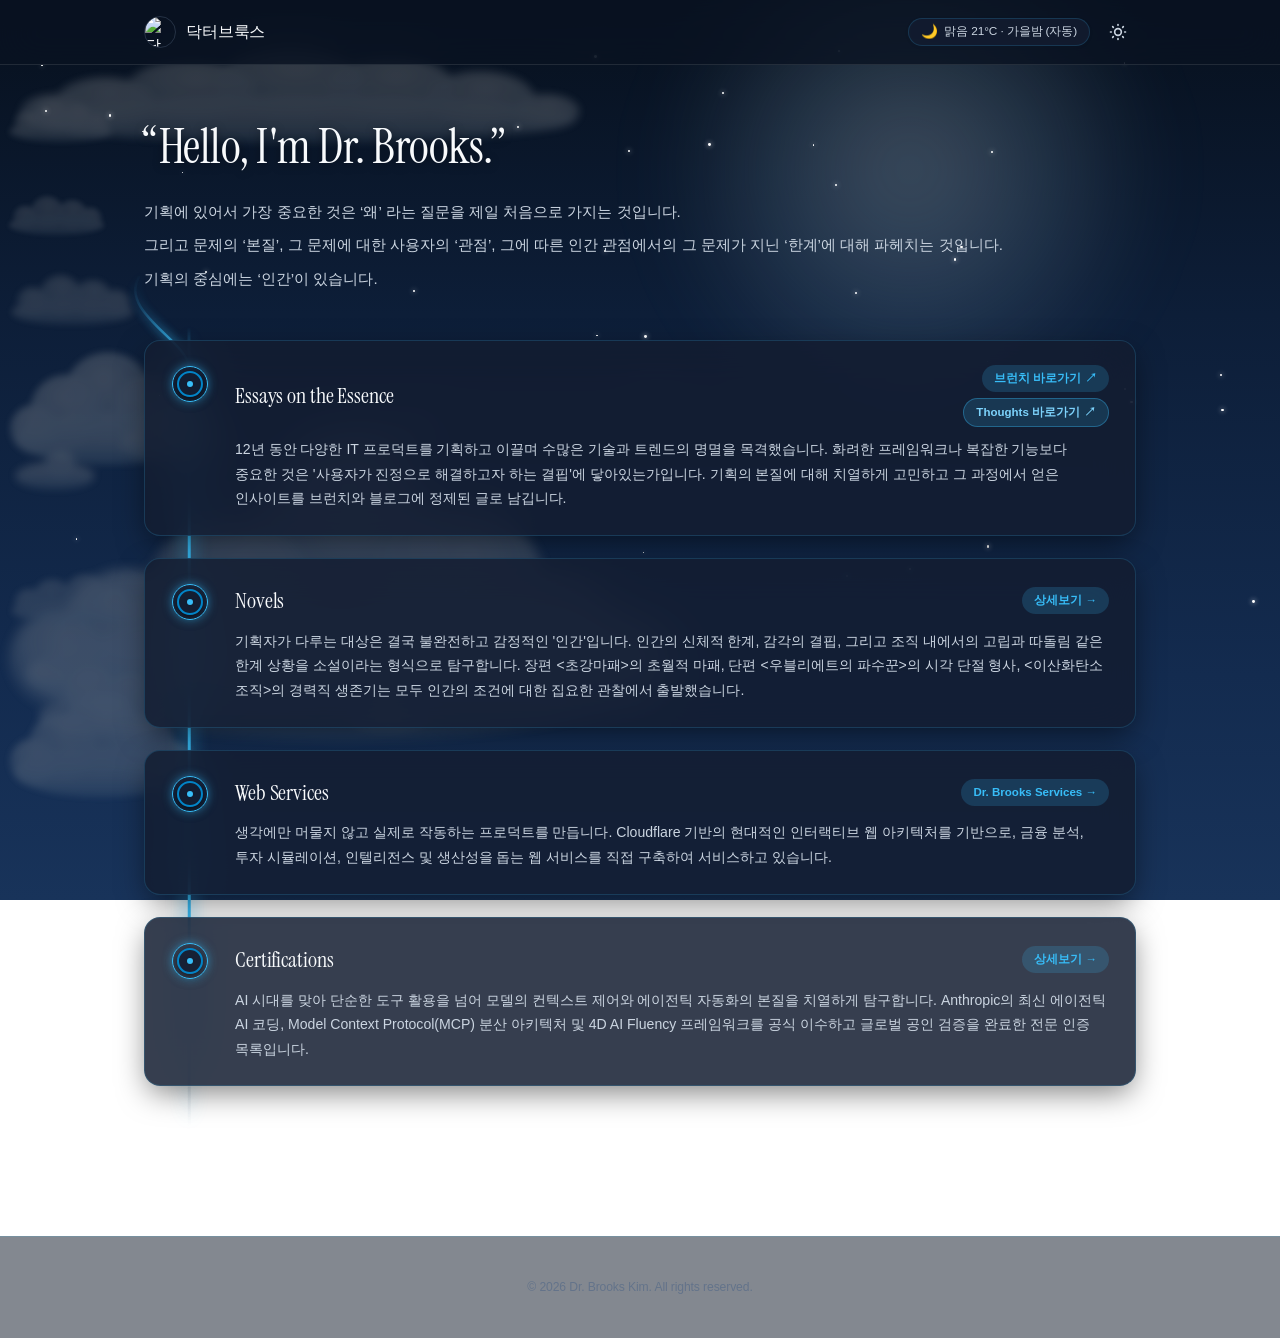
==== commit 3e5614df: "feat(ui): add Thoughts direct pill button below Brunch link in Essays timeline card" ====
--- a/index.html
+++ b/index.html
@@ -263,19 +263,26 @@
           </svg>
         </div>
 
-        <!-- Node 1: Essays on the Essence (Direct to Brunch) -->
-        <a href="https://brunch.co.kr/@drbrooks" target="_blank" rel="noopener noreferrer" class="timeline-item" data-pillar="essays" aria-label="Essays on the Essence — 브런치 블로그 바로가기">
+        <!-- Node 1: Essays on the Essence (Direct to Brunch & Thoughts) -->
+        <article class="timeline-item" data-pillar="essays" tabindex="0" aria-label="Essays on the Essence — 기획과 사유의 글">
           <div class="timeline-node" aria-hidden="true"></div>
           <div class="timeline-body">
             <div class="timeline-header">
               <h2 class="timeline-title">Essays on the Essence</h2>
-              <span class="timeline-badge">브런치 바로가기 &nearr;</span>
+              <div class="timeline-badges-col">
+                <a href="https://brunch.co.kr/@drbrooks" target="_blank" rel="noopener noreferrer" class="timeline-badge" aria-label="브런치 바로가기">
+                  <span>브런치 바로가기</span> &nearr;
+                </a>
+                <a href="https://drbrookskim.github.io/thoughts/" target="_blank" rel="noopener noreferrer" class="timeline-badge timeline-badge-thoughts" aria-label="Thoughts 바로가기">
+                  <span>Thoughts 바로가기</span> &nearr;
+                </a>
+              </div>
             </div>
             <p class="timeline-text">
               12년 동안 다양한 IT 프로덕트를 기획하고 이끌며 수많은 기술과 트렌드의 명멸을 목격했습니다. 화려한 프레임워크나 복잡한 기능보다 중요한 것은 &apos;사용자가 진정으로 해결하고자 하는 결핍&apos;에 닿아있는가입니다. 기획의 본질에 대해 치열하게 고민하고 그 과정에서 얻은 인사이트를 브런치와 블로그에 정제된 글로 남깁니다.
             </p>
           </div>
-        </a>
+        </article>
 
         <!-- Node 2: Novels (Detail Modal Popup) -->
         <article class="timeline-item" data-pillar="novels" tabindex="0" role="button" aria-haspopup="dialog" aria-label="Novels 상세 팝업 열기">
--- a/src/styles/main.css
+++ b/src/styles/main.css
@@ -1090,6 +1090,14 @@
   color: var(--accent-primary);
 }
 
+.timeline-badges-col {
+  display: flex;
+  flex-direction: column;
+  align-items: flex-end;
+  gap: 6px;
+  flex-shrink: 0;
+}
+
 .timeline-badge {
   display: inline-flex;
   align-items: center;
@@ -1102,11 +1110,52 @@
   border-radius: var(--radius-full);
   transition: all var(--transition-fast);
   flex-shrink: 0;
+  text-decoration: none;
+  cursor: pointer;
+  white-space: nowrap;
 }
 
 .timeline-item:hover .timeline-badge {
   background-color: var(--accent-primary);
   color: #ffffff;
+}
+
+.timeline-badge:hover {
+  transform: translateY(-1px);
+  box-shadow: 0 2px 8px rgba(56, 189, 248, 0.35);
+  filter: brightness(1.08);
+}
+
+.timeline-badge-thoughts {
+  color: #0284c7;
+  background: rgba(14, 165, 233, 0.14);
+  border: 1px solid rgba(14, 165, 233, 0.28);
+}
+
+[data-theme="dark"] .timeline-badge-thoughts {
+  color: #7dd3fc;
+  background: rgba(56, 189, 248, 0.16);
+  border: 1px solid rgba(56, 189, 248, 0.35);
+}
+
+.timeline-item:hover .timeline-badge-thoughts {
+  background-color: #0284c7;
+  color: #ffffff;
+}
+
+[data-theme="dark"] .timeline-item:hover .timeline-badge-thoughts {
+  background-color: #38bdf8;
+  color: #091322;
+}
+
+.timeline-badge-thoughts:hover {
+  background-color: #0369a1 !important;
+  color: #ffffff !important;
+}
+
+[data-theme="dark"] .timeline-badge-thoughts:hover {
+  background-color: #7dd3fc !important;
+  color: #091322 !important;
 }
 
 .timeline-text {
@@ -1730,8 +1779,12 @@
     font-size: 0.82rem;
   }
 
+  .timeline-badges-col {
+    gap: 4px;
+  }
+
   .timeline-badge {
-    font-size: 0.70rem;
+    font-size: 0.68rem;
     padding: 3px 8px;
   }
 
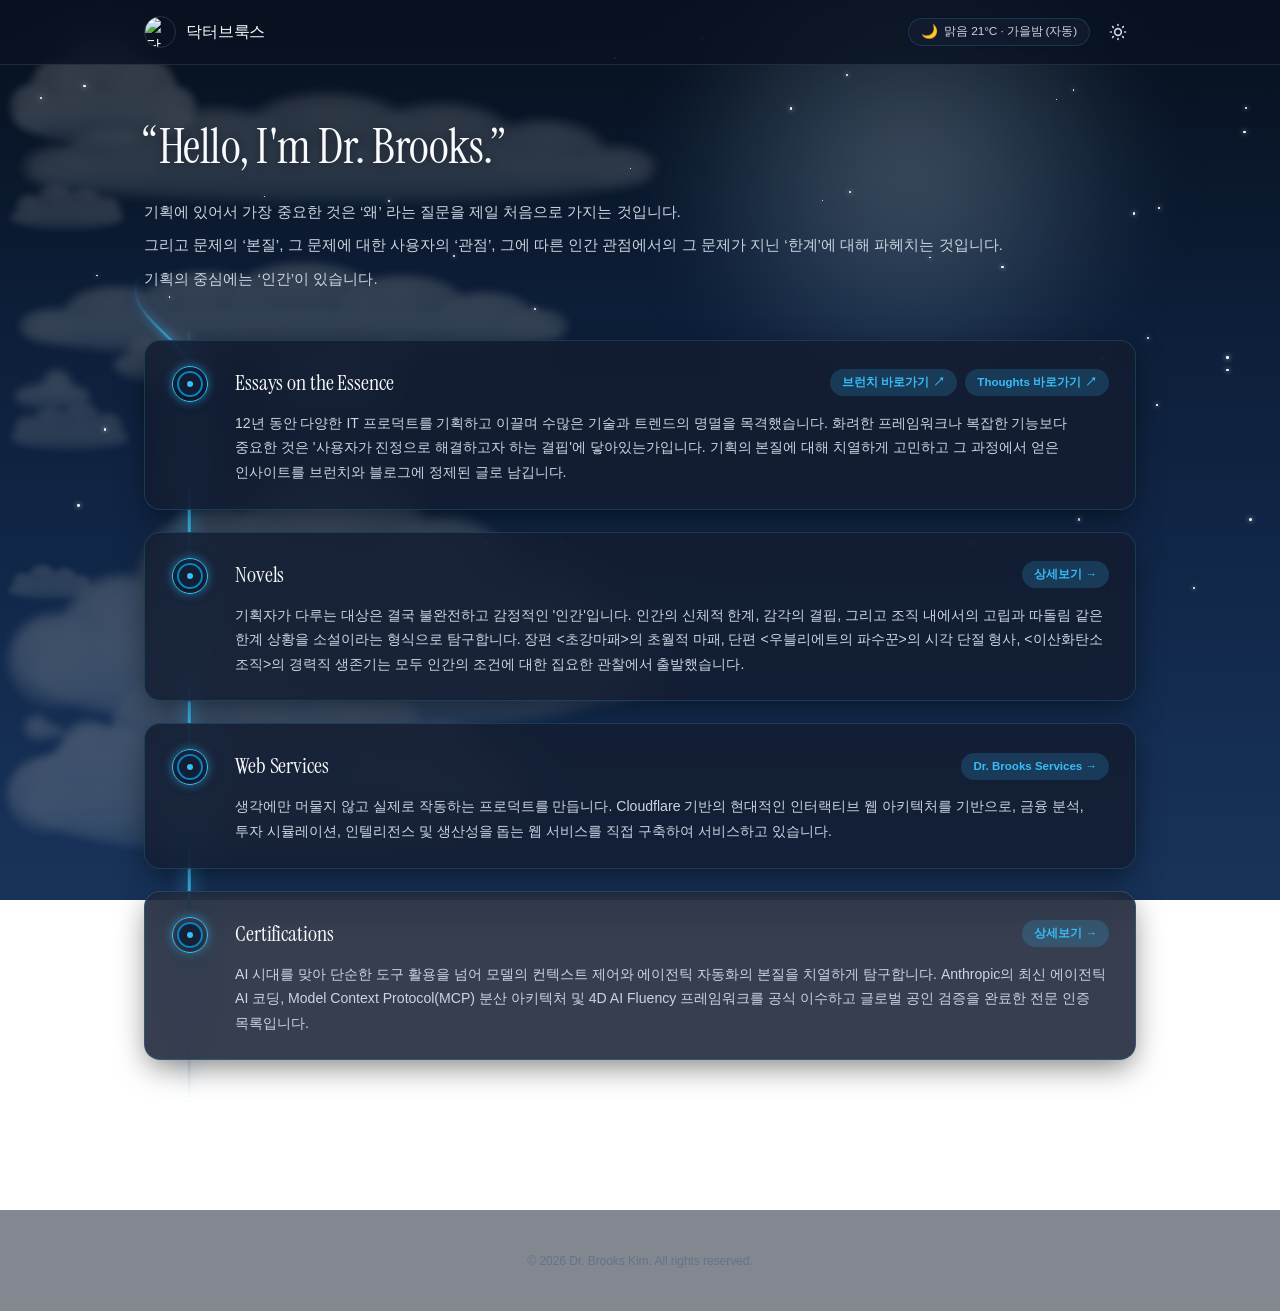
==== commit 4d4d6aa6: "style(ui): unify Essays badge styles and align them horizontally in one line" ====
--- a/index.html
+++ b/index.html
@@ -269,11 +269,11 @@
           <div class="timeline-body">
             <div class="timeline-header">
               <h2 class="timeline-title">Essays on the Essence</h2>
-              <div class="timeline-badges-col">
+              <div class="timeline-badges-group">
                 <a href="https://brunch.co.kr/@drbrooks" target="_blank" rel="noopener noreferrer" class="timeline-badge" aria-label="브런치 바로가기">
                   <span>브런치 바로가기</span> &nearr;
                 </a>
-                <a href="https://drbrookskim.github.io/thoughts/" target="_blank" rel="noopener noreferrer" class="timeline-badge timeline-badge-thoughts" aria-label="Thoughts 바로가기">
+                <a href="https://drbrookskim.github.io/thoughts/" target="_blank" rel="noopener noreferrer" class="timeline-badge" aria-label="Thoughts 바로가기">
                   <span>Thoughts 바로가기</span> &nearr;
                 </a>
               </div>
--- a/src/styles/main.css
+++ b/src/styles/main.css
@@ -1090,12 +1090,12 @@
   color: var(--accent-primary);
 }
 
-.timeline-badges-col {
-  display: flex;
-  flex-direction: column;
-  align-items: flex-end;
-  gap: 6px;
+.timeline-badges-group {
+  display: flex;
+  align-items: center;
+  gap: 8px;
   flex-shrink: 0;
+  flex-wrap: wrap;
 }
 
 .timeline-badge {
@@ -1126,38 +1126,6 @@
   filter: brightness(1.08);
 }
 
-.timeline-badge-thoughts {
-  color: #0284c7;
-  background: rgba(14, 165, 233, 0.14);
-  border: 1px solid rgba(14, 165, 233, 0.28);
-}
-
-[data-theme="dark"] .timeline-badge-thoughts {
-  color: #7dd3fc;
-  background: rgba(56, 189, 248, 0.16);
-  border: 1px solid rgba(56, 189, 248, 0.35);
-}
-
-.timeline-item:hover .timeline-badge-thoughts {
-  background-color: #0284c7;
-  color: #ffffff;
-}
-
-[data-theme="dark"] .timeline-item:hover .timeline-badge-thoughts {
-  background-color: #38bdf8;
-  color: #091322;
-}
-
-.timeline-badge-thoughts:hover {
-  background-color: #0369a1 !important;
-  color: #ffffff !important;
-}
-
-[data-theme="dark"] .timeline-badge-thoughts:hover {
-  background-color: #7dd3fc !important;
-  color: #091322 !important;
-}
-
 .timeline-text {
   font-size: 0.88rem;
   line-height: 1.75;
@@ -1779,8 +1747,14 @@
     font-size: 0.82rem;
   }
 
+  .timeline-header {
+    flex-wrap: wrap;
+    gap: 8px;
+  }
+
+  .timeline-badges-group,
   .timeline-badges-col {
-    gap: 4px;
+    gap: 6px;
   }
 
   .timeline-badge {
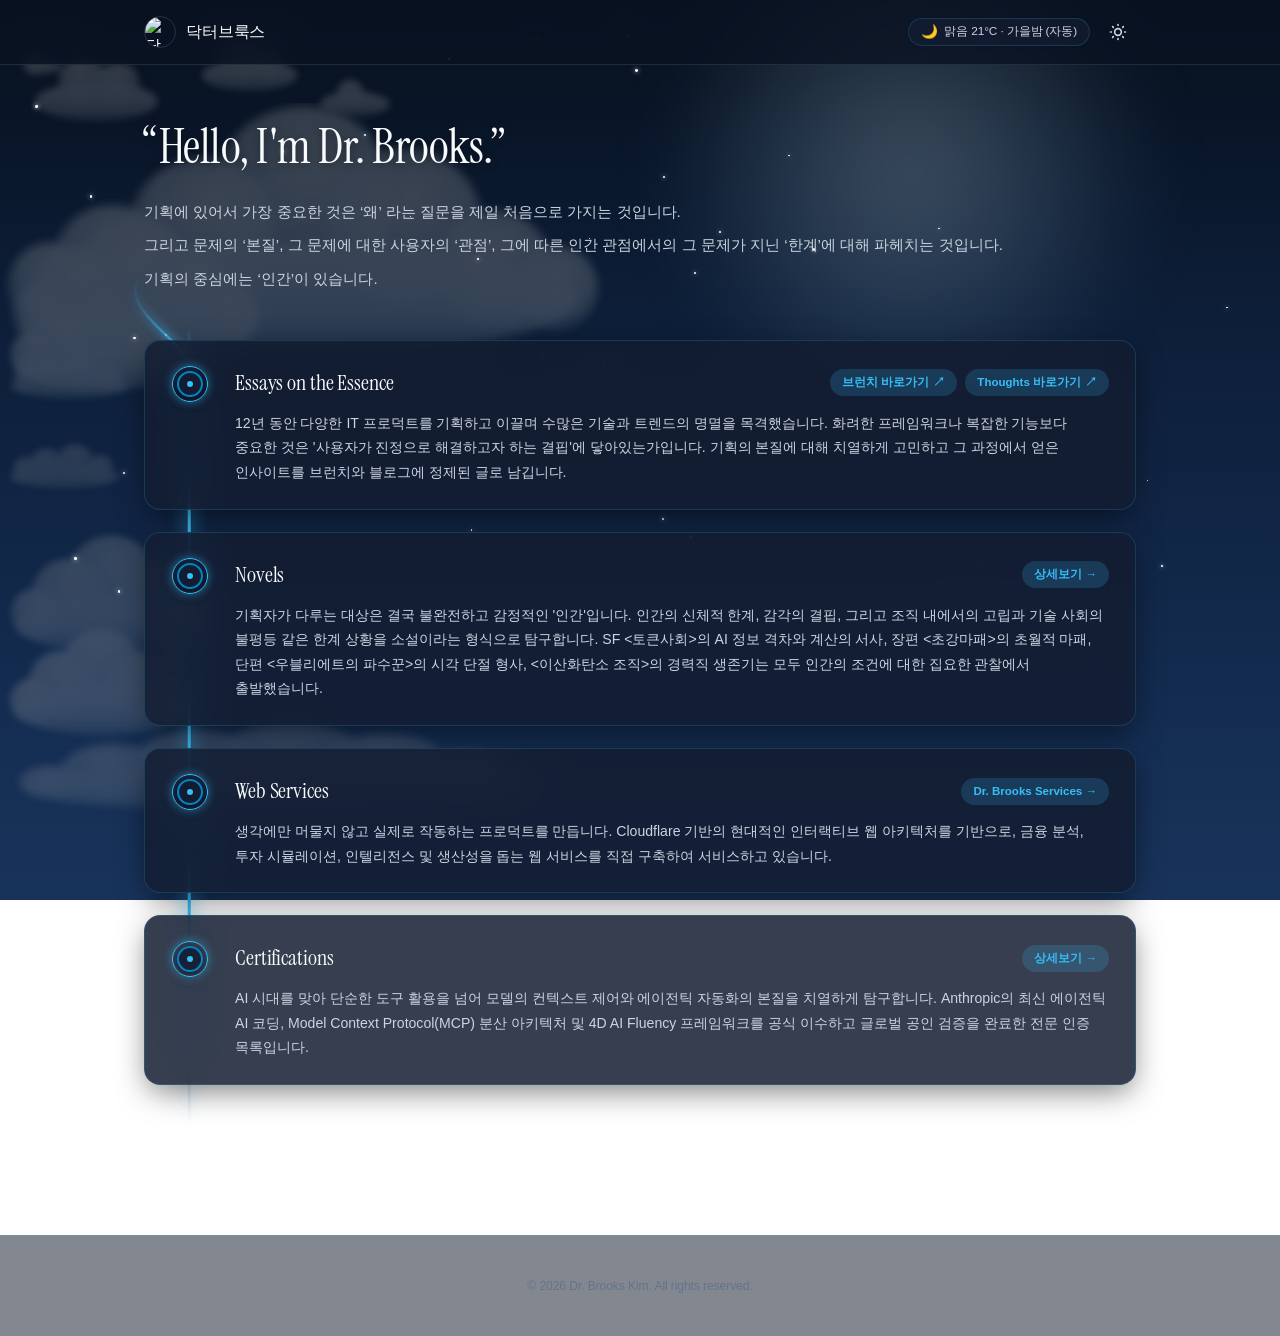
==== commit 78f6e5ad: "feat(novels): add new SF serialized novel Token Society to Novels showcase" ====
--- a/index.html
+++ b/index.html
@@ -7,7 +7,7 @@
   
   <!-- SEO & Social Meta -->
   <meta name="description" content="기획의 중심에는 ‘인간’이 있습니다. 12년차 제품기획자 닥터브룩스의 공식 포털. 기획의 본질, 소설, 웹 서비스, 공인 AI 자격증.">
-  <meta name="keywords" content="닥터브룩스, Dr. Brooks, 제품기획자, PM, 초강마패, 이산화탄소 조직, 우블리에트의 파수꾼, Dr. Brooks Services, Anthropic, Claude, MCP">
+  <meta name="keywords" content="닥터브룩스, Dr. Brooks, 제품기획자, PM, 토큰사회, 초강마패, 이산화탄소 조직, 우블리에트의 파수꾼, Dr. Brooks Services, Anthropic, Claude, MCP">
   <meta name="author" content="닥터브룩스 (Dr. Brooks Kim)">
 
   <!-- OpenGraph -->
@@ -293,7 +293,7 @@
               <span class="timeline-badge">상세보기 &rarr;</span>
             </div>
             <p class="timeline-text">
-              기획자가 다루는 대상은 결국 불완전하고 감정적인 &apos;인간&apos;입니다. 인간의 신체적 한계, 감각의 결핍, 그리고 조직 내에서의 고립과 따돌림 같은 한계 상황을 소설이라는 형식으로 탐구합니다. 장편 &lt;초강마패&gt;의 초월적 마패, 단편 &lt;우블리에트의 파수꾼&gt;의 시각 단절 형사, &lt;이산화탄소 조직&gt;의 경력직 생존기는 모두 인간의 조건에 대한 집요한 관찰에서 출발했습니다.
+              기획자가 다루는 대상은 결국 불완전하고 감정적인 &apos;인간&apos;입니다. 인간의 신체적 한계, 감각의 결핍, 그리고 조직 내에서의 고립과 기술 사회의 불평등 같은 한계 상황을 소설이라는 형식으로 탐구합니다. SF &lt;토큰사회&gt;의 AI 정보 격차와 계산의 서사, 장편 &lt;초강마패&gt;의 초월적 마패, 단편 &lt;우블리에트의 파수꾼&gt;의 시각 단절 형사, &lt;이산화탄소 조직&gt;의 경력직 생존기는 모두 인간의 조건에 대한 집요한 관찰에서 출발했습니다.
             </p>
           </div>
         </article>
